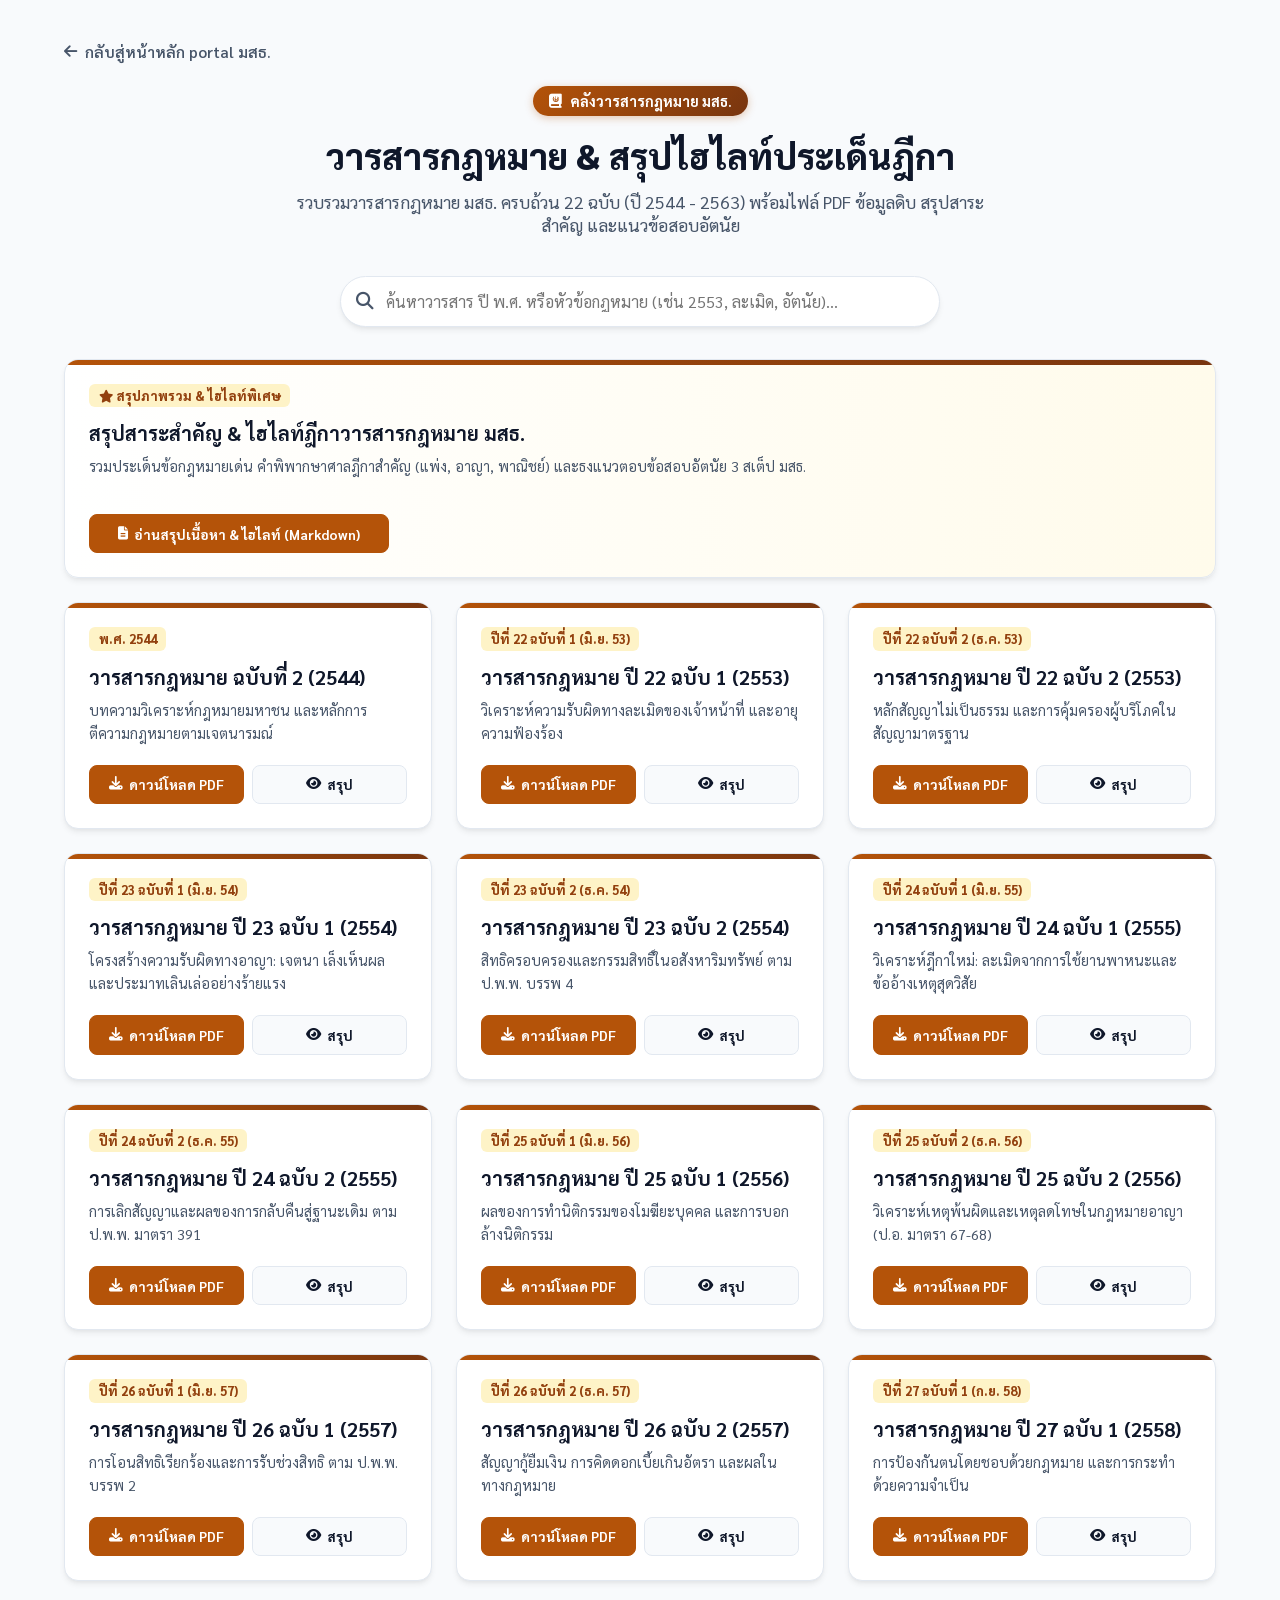
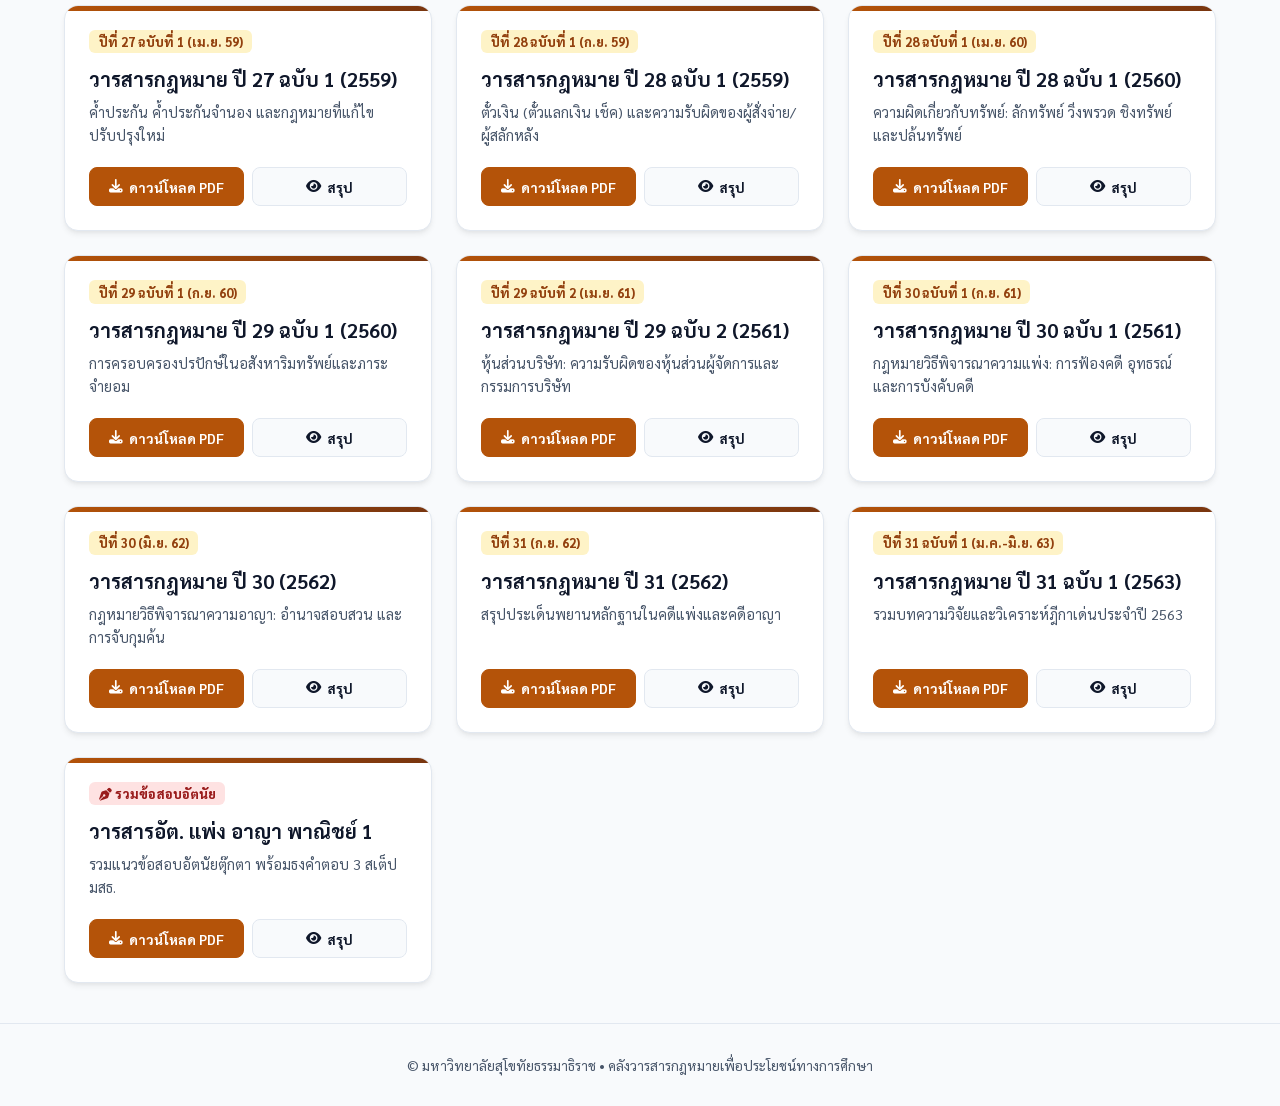
==== stou-law-journals/index.html @ fb760f9e "Add STOU Law Journals (22 PDF raw files, interactive index page, and case highlights summary)" ====
<!DOCTYPE html>
<html lang="th" data-theme="light">
<head>
  <meta charset="UTF-8">
  <meta name="viewport" content="width=device-width, initial-scale=1.0">
  <title>คลังวารสารกฎหมาย มสธ. (ข้อมูลดิบ PDF + ไฮไลท์ + สรุป)</title>
  
  <link rel="preconnect" href="https://fonts.googleapis.com">
  <link rel="preconnect" href="https://fonts.gstatic.com" crossorigin>
  <link href="https://fonts.googleapis.com/css2?family=Prompt:wght@400;600;700;800&family=Sarabun:wght@300;400;500;600;700&display=swap" rel="stylesheet">
  <link rel="stylesheet" href="https://cdnjs.cloudflare.com/ajax/libs/font-awesome/6.4.0/css/all.min.css">
  
  <style>
    :root {
      --primary: #854d0e;
      --primary-gradient: linear-gradient(135deg, #b45309, #78350f);
      --bg: #f8fafc;
      --card: #ffffff;
      --border: #e2e8f0;
      --text: #0f172a;
      --muted: #475569;
      --radius: 14px;
      --shadow: 0 4px 6px -1px rgba(0,0,0,0.07), 0 2px 4px -2px rgba(0,0,0,0.05);
      --font: 'Sarabun', sans-serif;
    }
    [data-theme="dark"] {
      --bg: #0b0f19;
      --card: #131b2e;
      --border: #2d3748;
      --text: #f1f5f9;
      --muted: #94a3b8;
    }
    * { box-sizing: border-box; margin: 0; padding: 0; font-family: var(--font); }
    body { background-color: var(--bg); color: var(--text); min-height: 100vh; display: flex; flex-direction: column; }
    .container { max-width: 1200px; margin: 0 auto; padding: 2.5rem 1.5rem; width: 100%; flex: 1; }
    
    .top-nav { margin-bottom: 1.5rem; }
    .back-link { display: inline-flex; align-items: center; gap: 0.5rem; color: var(--muted); text-decoration: none; font-weight: 600; font-size: 0.95rem; transition: color 0.2s; }
    .back-link:hover { color: var(--text); }
    
    .header { text-align: center; margin-bottom: 2.5rem; }
    .badge-hub { display: inline-flex; align-items: center; gap: 0.5rem; background: var(--primary-gradient); color: #fff; padding: 0.4rem 1rem; border-radius: 9999px; font-weight: 700; font-size: 0.9rem; margin-bottom: 1rem; box-shadow: 0 2px 8px rgba(180,83,9,0.3); }
    .header h1 { font-size: 2.2rem; margin-bottom: 0.75rem; font-weight: 800; }
    .header p { color: var(--muted); font-size: 1.1rem; max-width: 720px; margin: 0 auto; }
    
    .search-box { max-width: 600px; margin: 0 auto 2rem auto; position: relative; }
    .search-box input { width: 100%; padding: 0.85rem 1.2rem 0.85rem 2.8rem; border-radius: 9999px; border: 1px solid var(--border); background-color: var(--card); color: var(--text); font-size: 1rem; box-shadow: var(--shadow); outline: none; transition: border-color 0.2s; }
    .search-box input:focus { border-color: #b45309; }
    .search-box i { position: absolute; left: 1rem; top: 50%; transform: translateY(-50%); color: var(--muted); font-size: 1.1rem; }
    
    .grid { display: grid; grid-template-columns: repeat(auto-fill, minmax(320px, 1fr)); gap: 1.5rem; }
    .journal-card { background-color: var(--card); border: 1px solid var(--border); border-radius: var(--radius); padding: 1.5rem; box-shadow: var(--shadow); transition: all 0.25s ease; display: flex; flex-direction: column; justify-content: space-between; position: relative; overflow: hidden; }
    .journal-card:hover { transform: translateY(-4px); box-shadow: 0 12px 20px -5px rgba(0,0,0,0.12); border-color: #b45309; }
    .journal-card::before { content: ""; position: absolute; top: 0; left: 0; right: 0; height: 5px; background: var(--primary-gradient); }
    
    .card-tag { font-size: 0.8rem; font-weight: 800; padding: 0.2rem 0.6rem; border-radius: 6px; display: inline-block; margin-bottom: 0.75rem; background: #fef3c7; color: #92400e; }
    .journal-card h2 { font-size: 1.25rem; margin-bottom: 0.5rem; font-weight: 700; line-height: 1.4; }
    .journal-card p { font-size: 0.9rem; color: var(--muted); line-height: 1.6; margin-bottom: 1.25rem; }
    
    .actions { display: flex; gap: 0.5rem; margin-top: auto; }
    .btn { flex: 1; display: inline-flex; align-items: center; justify-content: center; gap: 0.4rem; padding: 0.6rem 0.8rem; border-radius: 8px; font-size: 0.85rem; font-weight: 700; text-decoration: none; transition: all 0.2s; border: 1px solid var(--border); cursor: pointer; }
    .btn-primary { background: #b45309; color: #fff; border-color: #b45309; }
    .btn-primary:hover { background: #78350f; border-color: #78350f; }
    .btn-secondary { background: var(--bg); color: var(--text); }
    .btn-secondary:hover { background: var(--border); }
    
    footer { text-align: center; padding: 2rem; border-top: 1px solid var(--border); font-size: 0.85rem; color: var(--muted); }
  </style>
</head>
<body>

  <div class="container">
    <div class="top-nav">
      <a href="../index.html" class="back-link">
        <i class="fas fa-arrow-left"></i> กลับสู่หน้าหลัก portal มสธ.
      </a>
    </div>

    <div class="header">
      <div class="badge-hub">
        <i class="fas fa-book-journal-whills"></i> คลังวารสารกฎหมาย มสธ.
      </div>
      <h1>วารสารกฎหมาย & สรุปไฮไลท์ประเด็นฎีกา</h1>
      <p>รวบรวมวารสารกฎหมาย มสธ. ครบถ้วน 22 ฉบับ (ปี 2544 - 2563) พร้อมไฟล์ PDF ข้อมูลดิบ สรุปสาระสำคัญ และแนวข้อสอบอัตนัย</p>
    </div>

    <div class="search-box">
      <i class="fas fa-search"></i>
      <input type="text" id="searchInput" placeholder="ค้นหาวารสาร ปี พ.ศ. หรือหัวข้อกฎหมาย (เช่น 2553, ละเมิด, อัตนัย)..." onkeyup="filterCards()">
    </div>

    <div class="grid" id="journalGrid">
      
      <!-- Summary Card -->
      <div class="journal-card" style="grid-column: 1 / -1; background: linear-gradient(to right, var(--card), #fffbeb);">
        <div>
          <span class="card-tag"><i class="fas fa-star"></i> สรุปภาพรวม & ไฮไลท์พิเศษ</span>
          <h2>สรุปสาระสำคัญ & ไฮไลท์ฎีกาวารสารกฎหมาย มสธ.</h2>
          <p>รวมประเด็นข้อกฎหมายเด่น คำพิพากษาศาลฎีกาสำคัญ (แพ่ง, อาญา, พาณิชย์) และธงแนวตอบข้อสอบอัตนัย 3 สเต็ป มสธ.</p>
        </div>
        <div class="actions" style="margin-top: 1rem;">
          <a href="summaries/README.md" class="btn btn-primary" style="max-width: 300px;">
            <i class="fas fa-file-alt"></i> อ่านสรุปเนื้อหา & ไฮไลท์ (Markdown)
          </a>
        </div>
      </div>

      <!-- Journal 0 -->
      <div class="journal-card" data-title="วารสารกฎหมาย ฉบับที่ 2 2544">
        <div>
          <span class="card-tag">พ.ศ. 2544</span>
          <h2>วารสารกฎหมาย ฉบับที่ 2 (2544)</h2>
          <p>บทความวิเคราะห์กฎหมายมหาชน และหลักการตีความกฎหมายตามเจตนารมณ์</p>
        </div>
        <div class="actions">
          <a href="raw/0_Ch2_2544.pdf" class="btn btn-primary" download><i class="fas fa-download"></i> ดาวน์โหลด PDF</a>
          <a href="summaries/README.md" class="btn btn-secondary"><i class="fas fa-eye"></i> สรุป</a>
        </div>
      </div>

      <!-- Journal 1 -->
      <div class="journal-card" data-title="วารสารปี 22 1 มิย 53 2553 ละเมิด">
        <div>
          <span class="card-tag">ปีที่ 22 ฉบับที่ 1 (มิ.ย. 53)</span>
          <h2>วารสารกฎหมาย ปี 22 ฉบับ 1 (2553)</h2>
          <p>วิเคราะห์ความรับผิดทางละเมิดของเจ้าหน้าที่ และอายุความฟ้องร้อง</p>
        </div>
        <div class="actions">
          <a href="raw/1_Journal_22_1_Jun53.pdf" class="btn btn-primary" download><i class="fas fa-download"></i> ดาวน์โหลด PDF</a>
          <a href="summaries/README.md" class="btn btn-secondary"><i class="fas fa-eye"></i> สรุป</a>
        </div>
      </div>

      <!-- Journal 2 -->
      <div class="journal-card" data-title="วารสารปี 22 2 ธค 53 2553 สัญญา">
        <div>
          <span class="card-tag">ปีที่ 22 ฉบับที่ 2 (ธ.ค. 53)</span>
          <h2>วารสารกฎหมาย ปี 22 ฉบับ 2 (2553)</h2>
          <p>หลักสัญญาไม่เป็นธรรม และการคุ้มครองผู้บริโภคในสัญญามาตรฐาน</p>
        </div>
        <div class="actions">
          <a href="raw/2_Journal_22_2_Dec53.pdf" class="btn btn-primary" download><i class="fas fa-download"></i> ดาวน์โหลด PDF</a>
          <a href="summaries/README.md" class="btn btn-secondary"><i class="fas fa-eye"></i> สรุป</a>
        </div>
      </div>

      <!-- Journal 3 -->
      <div class="journal-card" data-title="วารสารปี 23 1 มิย 54 2554 อาญา">
        <div>
          <span class="card-tag">ปีที่ 23 ฉบับที่ 1 (มิ.ย. 54)</span>
          <h2>วารสารกฎหมาย ปี 23 ฉบับ 1 (2554)</h2>
          <p>โครงสร้างความรับผิดทางอาญา: เจตนา เล็งเห็นผล และประมาทเลินเล่ออย่างร้ายแรง</p>
        </div>
        <div class="actions">
          <a href="raw/3_Journal_23_1_Jun54.pdf" class="btn btn-primary" download><i class="fas fa-download"></i> ดาวน์โหลด PDF</a>
          <a href="summaries/README.md" class="btn btn-secondary"><i class="fas fa-eye"></i> สรุป</a>
        </div>
      </div>

      <!-- Journal 4 -->
      <div class="journal-card" data-title="วารสารปี 23 2 ธค 54 2554 ทรัพย์สิน">
        <div>
          <span class="card-tag">ปีที่ 23 ฉบับที่ 2 (ธ.ค. 54)</span>
          <h2>วารสารกฎหมาย ปี 23 ฉบับ 2 (2554)</h2>
          <p>สิทธิครอบครองและกรรมสิทธิ์ในอสังหาริมทรัพย์ ตาม ป.พ.พ. บรรพ 4</p>
        </div>
        <div class="actions">
          <a href="raw/4_Journal_23_2_Dec54.pdf" class="btn btn-primary" download><i class="fas fa-download"></i> ดาวน์โหลด PDF</a>
          <a href="summaries/README.md" class="btn btn-secondary"><i class="fas fa-eye"></i> สรุป</a>
        </div>
      </div>

      <!-- Journal 5 -->
      <div class="journal-card" data-title="วารสารปี 24 1 มิย 55 2555 ละเมิด">
        <div>
          <span class="card-tag">ปีที่ 24 ฉบับที่ 1 (มิ.ย. 55)</span>
          <h2>วารสารกฎหมาย ปี 24 ฉบับ 1 (2555)</h2>
          <p>วิเคราะห์ฎีกาใหม่: ละเมิดจากการใช้ยานพาหนะและข้ออ้างเหตุสุดวิสัย</p>
        </div>
        <div class="actions">
          <a href="raw/5_Journal_24_1_Jun55.pdf" class="btn btn-primary" download><i class="fas fa-download"></i> ดาวน์โหลด PDF</a>
          <a href="summaries/README.md" class="btn btn-secondary"><i class="fas fa-eye"></i> สรุป</a>
        </div>
      </div>

      <!-- Journal 6 -->
      <div class="journal-card" data-title="วารสารปี 24 2 ธค 55 2555 สัญญา">
        <div>
          <span class="card-tag">ปีที่ 24 ฉบับที่ 2 (ธ.ค. 55)</span>
          <h2>วารสารกฎหมาย ปี 24 ฉบับ 2 (2555)</h2>
          <p>การเลิกสัญญาและผลของการกลับคืนสู่ฐานะเดิม ตาม ป.พ.พ. มาตรา 391</p>
        </div>
        <div class="actions">
          <a href="raw/6_Journal_24_2_Dec55.pdf" class="btn btn-primary" download><i class="fas fa-download"></i> ดาวน์โหลด PDF</a>
          <a href="summaries/README.md" class="btn btn-secondary"><i class="fas fa-eye"></i> สรุป</a>
        </div>
      </div>

      <!-- Journal 7 -->
      <div class="journal-card" data-title="วารสารปี 25 1 มิย 56 2556 นิติกรรม">
        <div>
          <span class="card-tag">ปีที่ 25 ฉบับที่ 1 (มิ.ย. 56)</span>
          <h2>วารสารกฎหมาย ปี 25 ฉบับ 1 (2556)</h2>
          <p>ผลของการทำนิติกรรมของโมฆียะบุคคล และการบอกล้างนิติกรรม</p>
        </div>
        <div class="actions">
          <a href="raw/7_Journal_25_1_Jun56.pdf" class="btn btn-primary" download><i class="fas fa-download"></i> ดาวน์โหลด PDF</a>
          <a href="summaries/README.md" class="btn btn-secondary"><i class="fas fa-eye"></i> สรุป</a>
        </div>
      </div>

      <!-- Journal 8 -->
      <div class="journal-card" data-title="วารสารปี 25 2 ธค 56 2556 อาญา">
        <div>
          <span class="card-tag">ปีที่ 25 ฉบับที่ 2 (ธ.ค. 56)</span>
          <h2>วารสารกฎหมาย ปี 25 ฉบับ 2 (2556)</h2>
          <p>วิเคราะห์เหตุพ้นผิดและเหตุลดโทษในกฎหมายอาญา (ป.อ. มาตรา 67-68)</p>
        </div>
        <div class="actions">
          <a href="raw/8_Journal_25_2_Dec56.pdf" class="btn btn-primary" download><i class="fas fa-download"></i> ดาวน์โหลด PDF</a>
          <a href="summaries/README.md" class="btn btn-secondary"><i class="fas fa-eye"></i> สรุป</a>
        </div>
      </div>

      <!-- Journal 9 -->
      <div class="journal-card" data-title="วารสารปี 26 1 มิย 57 2557 สิทธิเรียกร้อง">
        <div>
          <span class="card-tag">ปีที่ 26 ฉบับที่ 1 (มิ.ย. 57)</span>
          <h2>วารสารกฎหมาย ปี 26 ฉบับ 1 (2557)</h2>
          <p>การโอนสิทธิเรียกร้องและการรับช่วงสิทธิ ตาม ป.พ.พ. บรรพ 2</p>
        </div>
        <div class="actions">
          <a href="raw/9_Journal_26_1_Jun57.pdf" class="btn btn-primary" download><i class="fas fa-download"></i> ดาวน์โหลด PDF</a>
          <a href="summaries/README.md" class="btn btn-secondary"><i class="fas fa-eye"></i> สรุป</a>
        </div>
      </div>

      <!-- Journal 10 -->
      <div class="journal-card" data-title="วารสารปี 26 2 ธค 57 2557 กู้ยืมเงิน">
        <div>
          <span class="card-tag">ปีที่ 26 ฉบับที่ 2 (ธ.ค. 57)</span>
          <h2>วารสารกฎหมาย ปี 26 ฉบับ 2 (2557)</h2>
          <p>สัญญากู้ยืมเงิน การคิดดอกเบี้ยเกินอัตรา และผลในทางกฎหมาย</p>
        </div>
        <div class="actions">
          <a href="raw/10_Journal_26_2_Dec57.pdf" class="btn btn-primary" download><i class="fas fa-download"></i> ดาวน์โหลด PDF</a>
          <a href="summaries/README.md" class="btn btn-secondary"><i class="fas fa-eye"></i> สรุป</a>
        </div>
      </div>

      <!-- Journal 11 -->
      <div class="journal-card" data-title="วารสารปี 27 1 กย 58 2558 อาญา">
        <div>
          <span class="card-tag">ปีที่ 27 ฉบับที่ 1 (ก.ย. 58)</span>
          <h2>วารสารกฎหมาย ปี 27 ฉบับ 1 (2558)</h2>
          <p>การป้องกันตนโดยชอบด้วยกฎหมาย และการกระทำด้วยความจำเป็น</p>
        </div>
        <div class="actions">
          <a href="raw/11_Journal_27_1_Sep58.pdf" class="btn btn-primary" download><i class="fas fa-download"></i> ดาวน์โหลด PDF</a>
          <a href="summaries/README.md" class="btn btn-secondary"><i class="fas fa-eye"></i> สรุป</a>
        </div>
      </div>

      <!-- Journal 12 -->
      <div class="journal-card" data-title="วารสารปี 27 1 เมย 59 2559 ค้ำประกัน">
        <div>
          <span class="card-tag">ปีที่ 27 ฉบับที่ 1 (เม.ย. 59)</span>
          <h2>วารสารกฎหมาย ปี 27 ฉบับ 1 (2559)</h2>
          <p>ค้ำประกัน ค้ำประกันจำนอง และกฎหมายที่แก้ไขปรับปรุงใหม่</p>
        </div>
        <div class="actions">
          <a href="raw/12_Journal_27_1_Apr59.pdf" class="btn btn-primary" download><i class="fas fa-download"></i> ดาวน์โหลด PDF</a>
          <a href="summaries/README.md" class="btn btn-secondary"><i class="fas fa-eye"></i> สรุป</a>
        </div>
      </div>

      <!-- Journal 13 -->
      <div class="journal-card" data-title="วารสารปี 28 1 กย 59 2559 ตั๋วเงิน">
        <div>
          <span class="card-tag">ปีที่ 28 ฉบับที่ 1 (ก.ย. 59)</span>
          <h2>วารสารกฎหมาย ปี 28 ฉบับ 1 (2559)</h2>
          <p>ตั๋วเงิน (ตั๋วแลกเงิน เช็ค) และความรับผิดของผู้สั่งจ่าย/ผู้สลักหลัง</p>
        </div>
        <div class="actions">
          <a href="raw/13_Journal_28_1_Sep59.pdf" class="btn btn-primary" download><i class="fas fa-download"></i> ดาวน์โหลด PDF</a>
          <a href="summaries/README.md" class="btn btn-secondary"><i class="fas fa-eye"></i> สรุป</a>
        </div>
      </div>

      <!-- Journal 14 -->
      <div class="journal-card" data-title="วารสารปี 28 1 เมย 60 2560 ทรัพย์">
        <div>
          <span class="card-tag">ปีที่ 28 ฉบับที่ 1 (เม.ย. 60)</span>
          <h2>วารสารกฎหมาย ปี 28 ฉบับ 1 (2560)</h2>
          <p>ความผิดเกี่ยวกับทรัพย์: ลักทรัพย์ วิ่งพรวด ชิงทรัพย์ และปล้นทรัพย์</p>
        </div>
        <div class="actions">
          <a href="raw/14_Journal_28_1_Apr60.pdf" class="btn btn-primary" download><i class="fas fa-download"></i> ดาวน์โหลด PDF</a>
          <a href="summaries/README.md" class="btn btn-secondary"><i class="fas fa-eye"></i> สรุป</a>
        </div>
      </div>

      <!-- Journal 15 -->
      <div class="journal-card" data-title="วารสารปี 29 1 กย 60 2560 ปรปักษ์">
        <div>
          <span class="card-tag">ปีที่ 29 ฉบับที่ 1 (ก.ย. 60)</span>
          <h2>วารสารกฎหมาย ปี 29 ฉบับ 1 (2560)</h2>
          <p>การครอบครองปรปักษ์ในอสังหาริมทรัพย์และภาระจำยอม</p>
        </div>
        <div class="actions">
          <a href="raw/15_Journal_29_1_Sep60.pdf" class="btn btn-primary" download><i class="fas fa-download"></i> ดาวน์โหลด PDF</a>
          <a href="summaries/README.md" class="btn btn-secondary"><i class="fas fa-eye"></i> สรุป</a>
        </div>
      </div>

      <!-- Journal 16 -->
      <div class="journal-card" data-title="วารสารปี 29 2 เมย 61 2561 หุ้นส่วน">
        <div>
          <span class="card-tag">ปีที่ 29 ฉบับที่ 2 (เม.ย. 61)</span>
          <h2>วารสารกฎหมาย ปี 29 ฉบับ 2 (2561)</h2>
          <p>หุ้นส่วนบริษัท: ความรับผิดของหุ้นส่วนผู้จัดการและกรรมการบริษัท</p>
        </div>
        <div class="actions">
          <a href="raw/16_Journal_29_2_Apr61.pdf" class="btn btn-primary" download><i class="fas fa-download"></i> ดาวน์โหลด PDF</a>
          <a href="summaries/README.md" class="btn btn-secondary"><i class="fas fa-eye"></i> สรุป</a>
        </div>
      </div>

      <!-- Journal 17 -->
      <div class="journal-card" data-title="วารสารปี 30 1 กย 61 2561 วิแพ่ง">
        <div>
          <span class="card-tag">ปีที่ 30 ฉบับที่ 1 (ก.ย. 61)</span>
          <h2>วารสารกฎหมาย ปี 30 ฉบับ 1 (2561)</h2>
          <p>กฎหมายวิธีพิจารณาความแพ่ง: การฟ้องคดี อุทธรณ์ และการบังคับคดี</p>
        </div>
        <div class="actions">
          <a href="raw/17_Journal_30_1_Sep61.pdf" class="btn btn-primary" download><i class="fas fa-download"></i> ดาวน์โหลด PDF</a>
          <a href="summaries/README.md" class="btn btn-secondary"><i class="fas fa-eye"></i> สรุป</a>
        </div>
      </div>

      <!-- Journal 18 -->
      <div class="journal-card" data-title="วารสารปี 30 มย 62 2562 วิอาญา">
        <div>
          <span class="card-tag">ปีที่ 30 (มิ.ย. 62)</span>
          <h2>วารสารกฎหมาย ปี 30 (2562)</h2>
          <p>กฎหมายวิธีพิจารณาความอาญา: อำนาจสอบสวน และการจับกุมค้น</p>
        </div>
        <div class="actions">
          <a href="raw/18_Journal_30_Jun62.pdf" class="btn btn-primary" download><i class="fas fa-download"></i> ดาวน์โหลด PDF</a>
          <a href="summaries/README.md" class="btn btn-secondary"><i class="fas fa-eye"></i> สรุป</a>
        </div>
      </div>

      <!-- Journal 19 -->
      <div class="journal-card" data-title="วารสารปี 31 กย 62 2562 พยาน">
        <div>
          <span class="card-tag">ปีที่ 31 (ก.ย. 62)</span>
          <h2>วารสารกฎหมาย ปี 31 (2562)</h2>
          <p>สรุปประเด็นพยานหลักฐานในคดีแพ่งและคดีอาญา</p>
        </div>
        <div class="actions">
          <a href="raw/19_Journal_31_Sep62.pdf" class="btn btn-primary" download><i class="fas fa-download"></i> ดาวน์โหลด PDF</a>
          <a href="summaries/README.md" class="btn btn-secondary"><i class="fas fa-eye"></i> สรุป</a>
        </div>
      </div>

      <!-- Journal 20 -->
      <div class="journal-card" data-title="วารสารปี 31 1 มค มิย 63 2563 ฎีกา">
        <div>
          <span class="card-tag">ปีที่ 31 ฉบับที่ 1 (ม.ค.-มิ.ย. 63)</span>
          <h2>วารสารกฎหมาย ปี 31 ฉบับ 1 (2563)</h2>
          <p>รวมบทความวิจัยและวิเคราะห์ฎีกาเด่นประจำปี 2563</p>
        </div>
        <div class="actions">
          <a href="raw/20_Journal_31_1_JanJun63.pdf" class="btn btn-primary" download><i class="fas fa-download"></i> ดาวน์โหลด PDF</a>
          <a href="summaries/README.md" class="btn btn-secondary"><i class="fas fa-eye"></i> สรุป</a>
        </div>
      </div>

      <!-- Journal 21 (Subjective) -->
      <div class="journal-card" data-title="วารสารอัต แพ่ง อาญา พา 1 รวมข้อสอบ อัตนัย">
        <div>
          <span class="card-tag" style="background: #fee2e2; color: #991b1b;"><i class="fas fa-pen-nib"></i> รวมข้อสอบอัตนัย</span>
          <h2>วารสารอัต. แพ่ง อาญา พาณิชย์ 1</h2>
          <p>รวมแนวข้อสอบอัตนัยตุ๊กตา พร้อมธงคำตอบ 3 สเต็ป มสธ.</p>
        </div>
        <div class="actions">
          <a href="raw/Journal_Subjective_Civil_Criminal_Commercial_1.pdf" class="btn btn-primary" download><i class="fas fa-download"></i> ดาวน์โหลด PDF</a>
          <a href="summaries/README.md" class="btn btn-secondary"><i class="fas fa-eye"></i> สรุป</a>
        </div>
      </div>

    </div>
  </div>

  <footer>
    <p>© มหาวิทยาลัยสุโขทัยธรรมาธิราช • คลังวารสารกฎหมายเพื่อประโยชน์ทางการศึกษา</p>
  </footer>

  <script>
    function filterCards() {
      const query = document.getElementById('searchInput').value.toLowerCase();
      const cards = document.querySelectorAll('#journalGrid .journal-card');
      
      cards.forEach(card => {
        const title = card.getAttribute('data-title') ? card.getAttribute('data-title').toLowerCase() : '';
        const text = card.innerText.toLowerCase();
        
        if (title.includes(query) || text.includes(query)) {
          card.style.display = 'flex';
        } else {
          card.style.display = 'none';
        }
      });
    }
  </script>
</body>
</html>
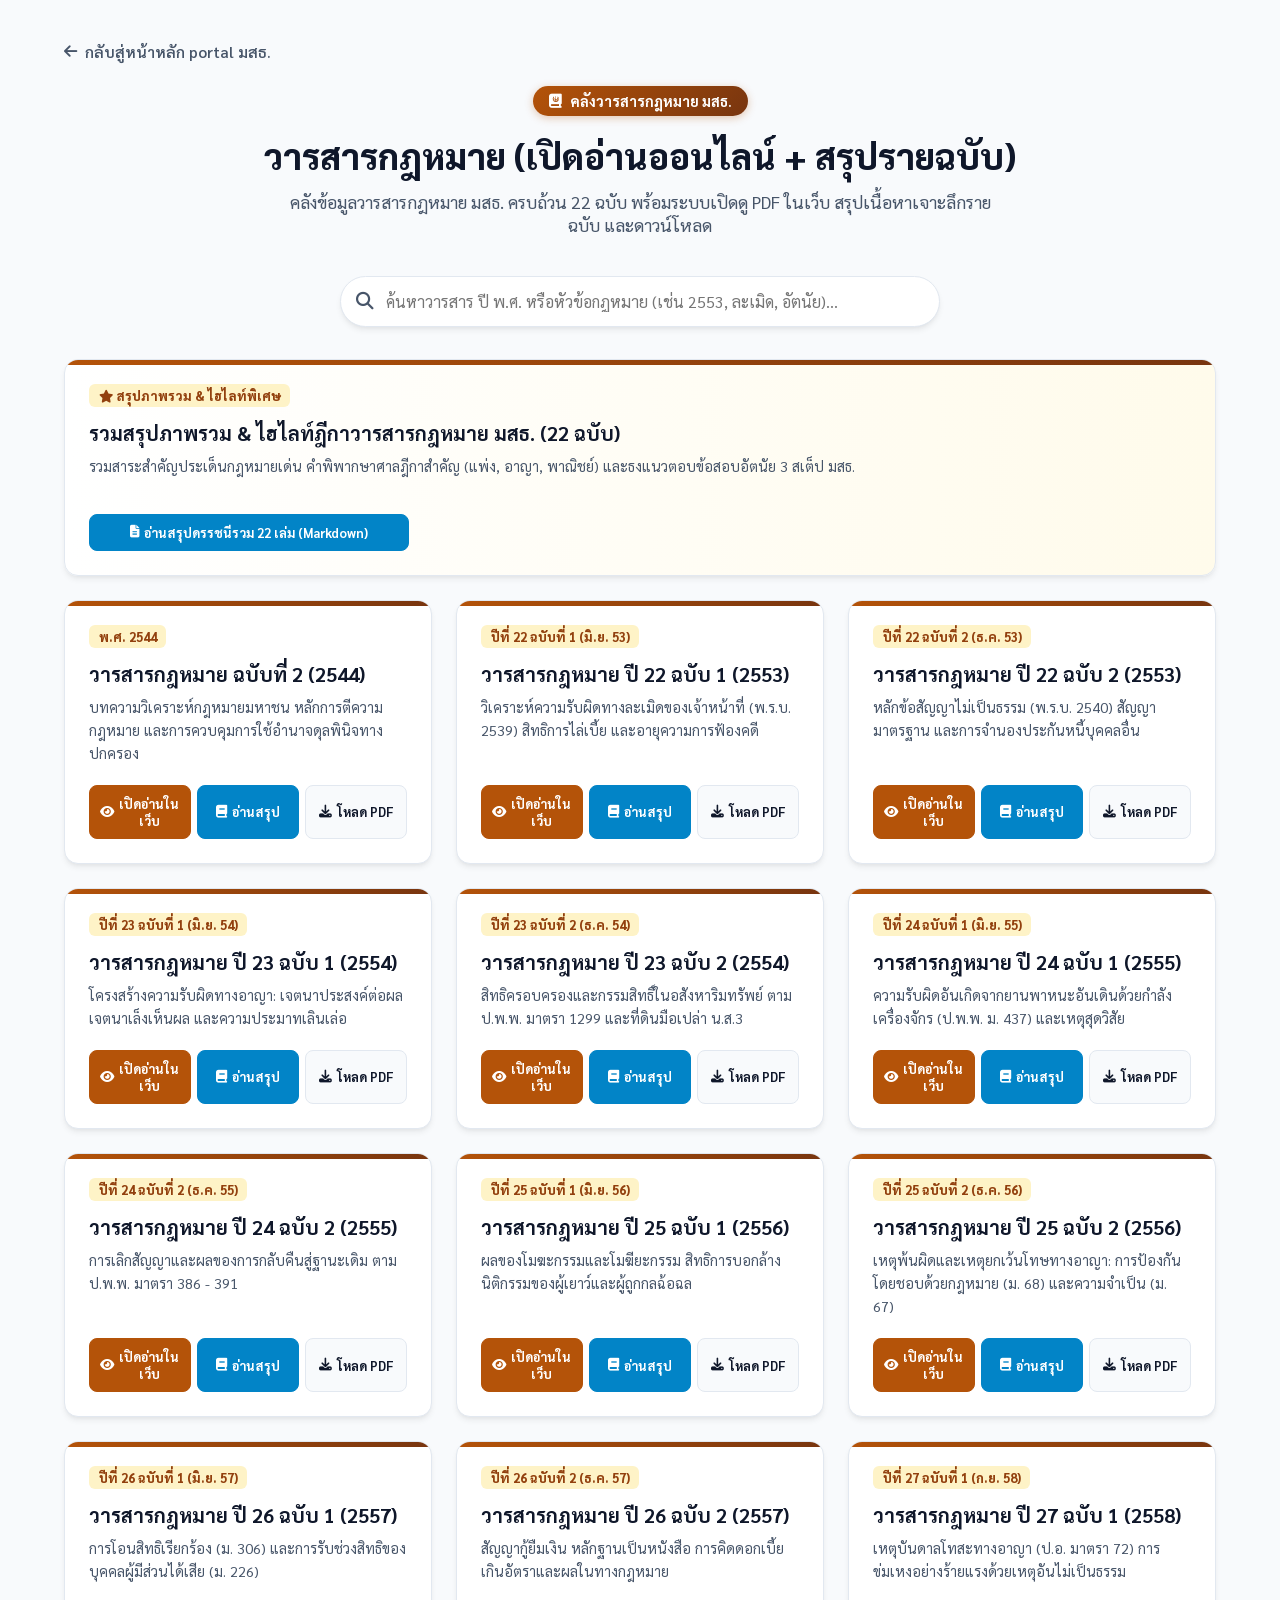
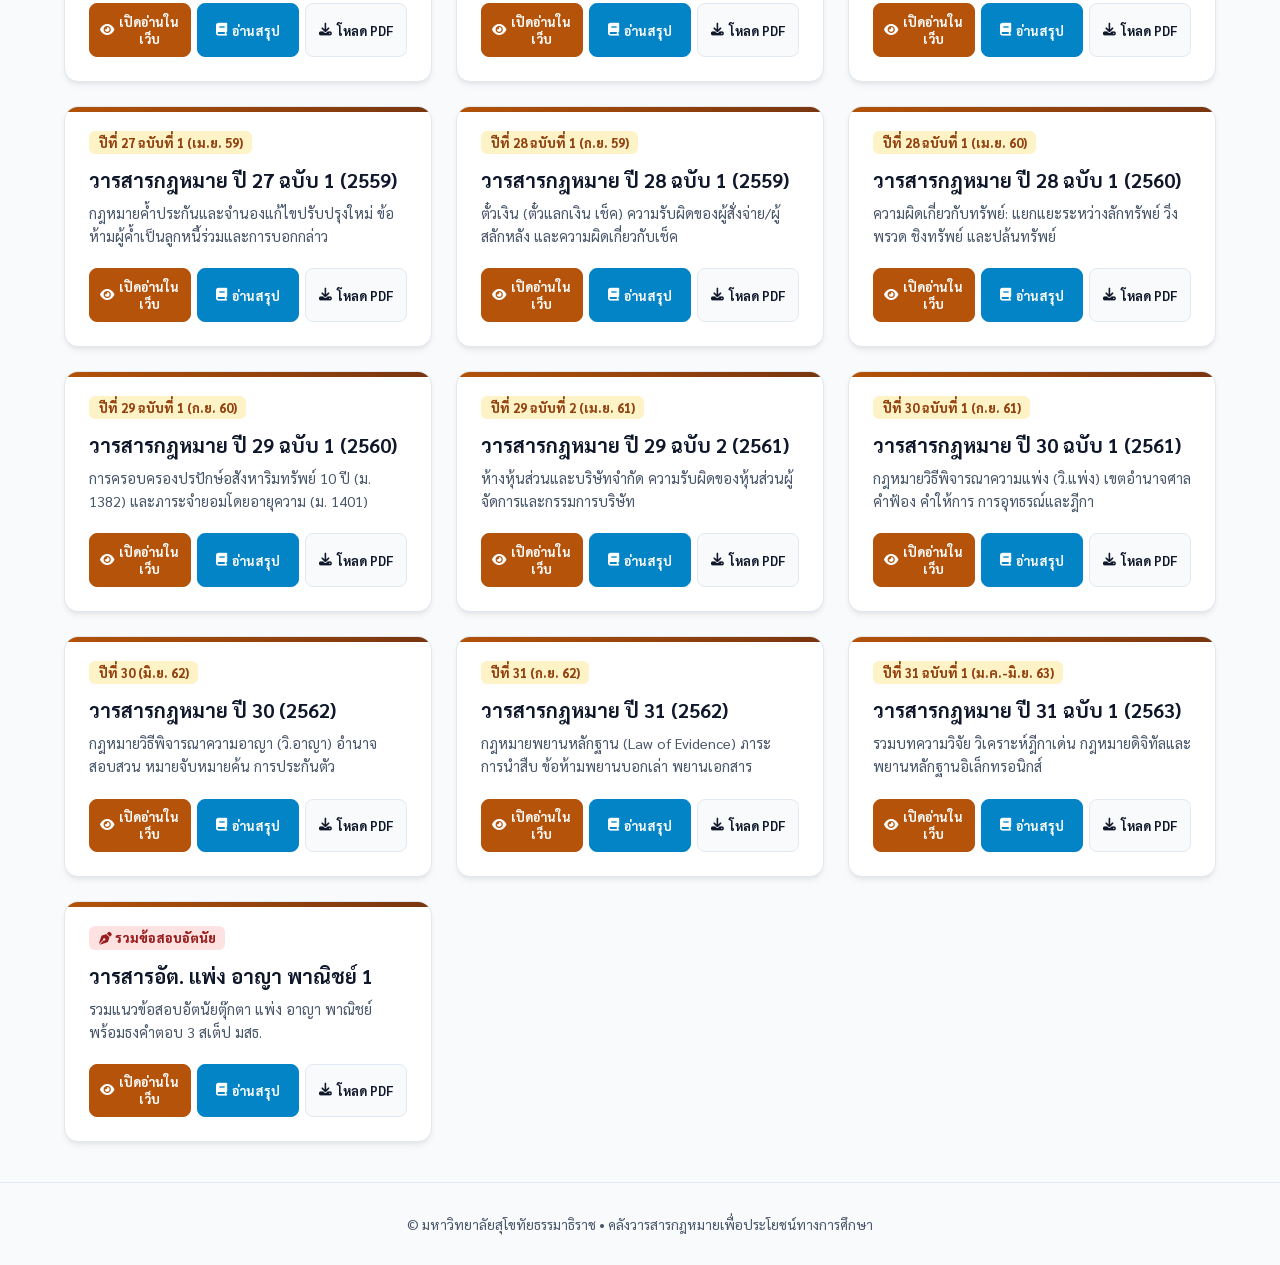
==== commit 4100b1ce: "Add online PDF viewer and 22 individual journal summaries" ====
--- a/stou-law-journals/index.html
+++ b/stou-law-journals/index.html
@@ -3,7 +3,7 @@
 <head>
   <meta charset="UTF-8">
   <meta name="viewport" content="width=device-width, initial-scale=1.0">
-  <title>คลังวารสารกฎหมาย มสธ. (ข้อมูลดิบ PDF + ไฮไลท์ + สรุป)</title>
+  <title>คลังวารสารกฎหมาย มสธ. (เปิดอ่านออนไลน์ + ไฮไลท์ + สรุปรายฉบับ)</title>
   
   <link rel="preconnect" href="https://fonts.googleapis.com">
   <link rel="preconnect" href="https://fonts.gstatic.com" crossorigin>
@@ -48,7 +48,7 @@
     .search-box input:focus { border-color: #b45309; }
     .search-box i { position: absolute; left: 1rem; top: 50%; transform: translateY(-50%); color: var(--muted); font-size: 1.1rem; }
     
-    .grid { display: grid; grid-template-columns: repeat(auto-fill, minmax(320px, 1fr)); gap: 1.5rem; }
+    .grid { display: grid; grid-template-columns: repeat(auto-fill, minmax(340px, 1fr)); gap: 1.5rem; }
     .journal-card { background-color: var(--card); border: 1px solid var(--border); border-radius: var(--radius); padding: 1.5rem; box-shadow: var(--shadow); transition: all 0.25s ease; display: flex; flex-direction: column; justify-content: space-between; position: relative; overflow: hidden; }
     .journal-card:hover { transform: translateY(-4px); box-shadow: 0 12px 20px -5px rgba(0,0,0,0.12); border-color: #b45309; }
     .journal-card::before { content: ""; position: absolute; top: 0; left: 0; right: 0; height: 5px; background: var(--primary-gradient); }
@@ -57,12 +57,14 @@
     .journal-card h2 { font-size: 1.25rem; margin-bottom: 0.5rem; font-weight: 700; line-height: 1.4; }
     .journal-card p { font-size: 0.9rem; color: var(--muted); line-height: 1.6; margin-bottom: 1.25rem; }
     
-    .actions { display: flex; gap: 0.5rem; margin-top: auto; }
-    .btn { flex: 1; display: inline-flex; align-items: center; justify-content: center; gap: 0.4rem; padding: 0.6rem 0.8rem; border-radius: 8px; font-size: 0.85rem; font-weight: 700; text-decoration: none; transition: all 0.2s; border: 1px solid var(--border); cursor: pointer; }
-    .btn-primary { background: #b45309; color: #fff; border-color: #b45309; }
-    .btn-primary:hover { background: #78350f; border-color: #78350f; }
-    .btn-secondary { background: var(--bg); color: var(--text); }
-    .btn-secondary:hover { background: var(--border); }
+    .actions { display: flex; gap: 0.4rem; margin-top: auto; flex-wrap: wrap; }
+    .btn { flex: 1; min-width: 95px; display: inline-flex; align-items: center; justify-content: center; gap: 0.3rem; padding: 0.55rem 0.6rem; border-radius: 8px; font-size: 0.8rem; font-weight: 700; text-decoration: none; transition: all 0.2s; border: 1px solid var(--border); cursor: pointer; text-align: center; }
+    .btn-view { background: #b45309; color: #fff; border-color: #b45309; }
+    .btn-view:hover { background: #78350f; border-color: #78350f; }
+    .btn-summary { background: #0284c7; color: #fff; border-color: #0284c7; }
+    .btn-summary:hover { background: #0369a1; border-color: #0369a1; }
+    .btn-download { background: var(--bg); color: var(--text); }
+    .btn-download:hover { background: var(--border); }
     
     footer { text-align: center; padding: 2rem; border-top: 1px solid var(--border); font-size: 0.85rem; color: var(--muted); }
   </style>
@@ -80,8 +82,8 @@
       <div class="badge-hub">
         <i class="fas fa-book-journal-whills"></i> คลังวารสารกฎหมาย มสธ.
       </div>
-      <h1>วารสารกฎหมาย & สรุปไฮไลท์ประเด็นฎีกา</h1>
-      <p>รวบรวมวารสารกฎหมาย มสธ. ครบถ้วน 22 ฉบับ (ปี 2544 - 2563) พร้อมไฟล์ PDF ข้อมูลดิบ สรุปสาระสำคัญ และแนวข้อสอบอัตนัย</p>
+      <h1>วารสารกฎหมาย (เปิดอ่านออนไลน์ + สรุปรายฉบับ)</h1>
+      <p>คลังข้อมูลวารสารกฎหมาย มสธ. ครบถ้วน 22 ฉบับ พร้อมระบบเปิดดู PDF ในเว็บ สรุปเนื้อหาเจาะลึกรายฉบับ และดาวน์โหลด</p>
     </div>
 
     <div class="search-box">
@@ -91,303 +93,327 @@
 
     <div class="grid" id="journalGrid">
       
-      <!-- Summary Card -->
+      <!-- Summary Master Card -->
       <div class="journal-card" style="grid-column: 1 / -1; background: linear-gradient(to right, var(--card), #fffbeb);">
         <div>
           <span class="card-tag"><i class="fas fa-star"></i> สรุปภาพรวม & ไฮไลท์พิเศษ</span>
-          <h2>สรุปสาระสำคัญ & ไฮไลท์ฎีกาวารสารกฎหมาย มสธ.</h2>
-          <p>รวมประเด็นข้อกฎหมายเด่น คำพิพากษาศาลฎีกาสำคัญ (แพ่ง, อาญา, พาณิชย์) และธงแนวตอบข้อสอบอัตนัย 3 สเต็ป มสธ.</p>
+          <h2>รวมสรุปภาพรวม & ไฮไลท์ฎีกาวารสารกฎหมาย มสธ. (22 ฉบับ)</h2>
+          <p>รวมสาระสำคัญประเด็นกฎหมายเด่น คำพิพากษาศาลฎีกาสำคัญ (แพ่ง, อาญา, พาณิชย์) และธงแนวตอบข้อสอบอัตนัย 3 สเต็ป มสธ.</p>
         </div>
         <div class="actions" style="margin-top: 1rem;">
-          <a href="summaries/README.md" class="btn btn-primary" style="max-width: 300px;">
-            <i class="fas fa-file-alt"></i> อ่านสรุปเนื้อหา & ไฮไลท์ (Markdown)
+          <a href="summaries/README.md" class="btn btn-summary" style="max-width: 320px;">
+            <i class="fas fa-file-alt"></i> อ่านสรุปดรรชนีรวม 22 เล่ม (Markdown)
           </a>
         </div>
       </div>
 
-      <!-- Journal 0 -->
-      <div class="journal-card" data-title="วารสารกฎหมาย ฉบับที่ 2 2544">
+      <!-- Journal Cards (22 Items) -->
+
+      <!-- 0 -->
+      <div class="journal-card" data-title="วารสารกฎหมาย ฉบับที่ 2 2544 มหาชน ดุลพินิจ">
         <div>
           <span class="card-tag">พ.ศ. 2544</span>
           <h2>วารสารกฎหมาย ฉบับที่ 2 (2544)</h2>
-          <p>บทความวิเคราะห์กฎหมายมหาชน และหลักการตีความกฎหมายตามเจตนารมณ์</p>
-        </div>
-        <div class="actions">
-          <a href="raw/0_Ch2_2544.pdf" class="btn btn-primary" download><i class="fas fa-download"></i> ดาวน์โหลด PDF</a>
-          <a href="summaries/README.md" class="btn btn-secondary"><i class="fas fa-eye"></i> สรุป</a>
-        </div>
-      </div>
-
-      <!-- Journal 1 -->
-      <div class="journal-card" data-title="วารสารปี 22 1 มิย 53 2553 ละเมิด">
+          <p>บทความวิเคราะห์กฎหมายมหาชน หลักการตีความกฎหมาย และการควบคุมการใช้อำนาจดุลพินิจทางปกครอง</p>
+        </div>
+        <div class="actions">
+          <a href="viewer.html?file=0_Ch2_2544.pdf" class="btn btn-view"><i class="fas fa-eye"></i> เปิดอ่านในเว็บ</a>
+          <a href="summaries/journal_0_2544.md" class="btn btn-summary"><i class="fas fa-book"></i> อ่านสรุป</a>
+          <a href="raw/0_Ch2_2544.pdf" class="btn btn-download" download><i class="fas fa-download"></i> โหลด PDF</a>
+        </div>
+      </div>
+
+      <!-- 1 -->
+      <div class="journal-card" data-title="วารสารปี 22 1 มิย 53 2553 ละเมิด เจ้าหน้าที่">
         <div>
           <span class="card-tag">ปีที่ 22 ฉบับที่ 1 (มิ.ย. 53)</span>
           <h2>วารสารกฎหมาย ปี 22 ฉบับ 1 (2553)</h2>
-          <p>วิเคราะห์ความรับผิดทางละเมิดของเจ้าหน้าที่ และอายุความฟ้องร้อง</p>
-        </div>
-        <div class="actions">
-          <a href="raw/1_Journal_22_1_Jun53.pdf" class="btn btn-primary" download><i class="fas fa-download"></i> ดาวน์โหลด PDF</a>
-          <a href="summaries/README.md" class="btn btn-secondary"><i class="fas fa-eye"></i> สรุป</a>
-        </div>
-      </div>
-
-      <!-- Journal 2 -->
-      <div class="journal-card" data-title="วารสารปี 22 2 ธค 53 2553 สัญญา">
+          <p>วิเคราะห์ความรับผิดทางละเมิดของเจ้าหน้าที่ (พ.ร.บ. 2539) สิทธิการไล่เบี้ย และอายุความการฟ้องคดี</p>
+        </div>
+        <div class="actions">
+          <a href="viewer.html?file=1_Journal_22_1_Jun53.pdf" class="btn btn-view"><i class="fas fa-eye"></i> เปิดอ่านในเว็บ</a>
+          <a href="summaries/journal_1_2553_1.md" class="btn btn-summary"><i class="fas fa-book"></i> อ่านสรุป</a>
+          <a href="raw/1_Journal_22_1_Jun53.pdf" class="btn btn-download" download><i class="fas fa-download"></i> โหลด PDF</a>
+        </div>
+      </div>
+
+      <!-- 2 -->
+      <div class="journal-card" data-title="วารสารปี 22 2 ธค 53 2553 สัญญาไม่เป็นธรรม จำนอง">
         <div>
           <span class="card-tag">ปีที่ 22 ฉบับที่ 2 (ธ.ค. 53)</span>
           <h2>วารสารกฎหมาย ปี 22 ฉบับ 2 (2553)</h2>
-          <p>หลักสัญญาไม่เป็นธรรม และการคุ้มครองผู้บริโภคในสัญญามาตรฐาน</p>
-        </div>
-        <div class="actions">
-          <a href="raw/2_Journal_22_2_Dec53.pdf" class="btn btn-primary" download><i class="fas fa-download"></i> ดาวน์โหลด PDF</a>
-          <a href="summaries/README.md" class="btn btn-secondary"><i class="fas fa-eye"></i> สรุป</a>
-        </div>
-      </div>
-
-      <!-- Journal 3 -->
-      <div class="journal-card" data-title="วารสารปี 23 1 มิย 54 2554 อาญา">
+          <p>หลักข้อสัญญาไม่เป็นธรรม (พ.ร.บ. 2540) สัญญามาตรฐาน และการจำนองประกันหนี้บุคคลอื่น</p>
+        </div>
+        <div class="actions">
+          <a href="viewer.html?file=2_Journal_22_2_Dec53.pdf" class="btn btn-view"><i class="fas fa-eye"></i> เปิดอ่านในเว็บ</a>
+          <a href="summaries/journal_2_2553_2.md" class="btn btn-summary"><i class="fas fa-book"></i> อ่านสรุป</a>
+          <a href="raw/2_Journal_22_2_Dec53.pdf" class="btn btn-download" download><i class="fas fa-download"></i> โหลด PDF</a>
+        </div>
+      </div>
+
+      <!-- 3 -->
+      <div class="journal-card" data-title="วารสารปี 23 1 มิย 54 2554 อาญา เจตนา">
         <div>
           <span class="card-tag">ปีที่ 23 ฉบับที่ 1 (มิ.ย. 54)</span>
           <h2>วารสารกฎหมาย ปี 23 ฉบับ 1 (2554)</h2>
-          <p>โครงสร้างความรับผิดทางอาญา: เจตนา เล็งเห็นผล และประมาทเลินเล่ออย่างร้ายแรง</p>
-        </div>
-        <div class="actions">
-          <a href="raw/3_Journal_23_1_Jun54.pdf" class="btn btn-primary" download><i class="fas fa-download"></i> ดาวน์โหลด PDF</a>
-          <a href="summaries/README.md" class="btn btn-secondary"><i class="fas fa-eye"></i> สรุป</a>
-        </div>
-      </div>
-
-      <!-- Journal 4 -->
-      <div class="journal-card" data-title="วารสารปี 23 2 ธค 54 2554 ทรัพย์สิน">
+          <p>โครงสร้างความรับผิดทางอาญา: เจตนาประสงค์ต่อผล เจตนาเล็งเห็นผล และความประมาทเลินเล่อ</p>
+        </div>
+        <div class="actions">
+          <a href="viewer.html?file=3_Journal_23_1_Jun54.pdf" class="btn btn-view"><i class="fas fa-eye"></i> เปิดอ่านในเว็บ</a>
+          <a href="summaries/journal_3_2554_1.md" class="btn btn-summary"><i class="fas fa-book"></i> อ่านสรุป</a>
+          <a href="raw/3_Journal_23_1_Jun54.pdf" class="btn btn-download" download><i class="fas fa-download"></i> โหลด PDF</a>
+        </div>
+      </div>
+
+      <!-- 4 -->
+      <div class="journal-card" data-title="วารสารปี 23 2 ธค 54 2554 ทรัพย์สิน ครอบครอง">
         <div>
           <span class="card-tag">ปีที่ 23 ฉบับที่ 2 (ธ.ค. 54)</span>
           <h2>วารสารกฎหมาย ปี 23 ฉบับ 2 (2554)</h2>
-          <p>สิทธิครอบครองและกรรมสิทธิ์ในอสังหาริมทรัพย์ ตาม ป.พ.พ. บรรพ 4</p>
-        </div>
-        <div class="actions">
-          <a href="raw/4_Journal_23_2_Dec54.pdf" class="btn btn-primary" download><i class="fas fa-download"></i> ดาวน์โหลด PDF</a>
-          <a href="summaries/README.md" class="btn btn-secondary"><i class="fas fa-eye"></i> สรุป</a>
-        </div>
-      </div>
-
-      <!-- Journal 5 -->
-      <div class="journal-card" data-title="วารสารปี 24 1 มิย 55 2555 ละเมิด">
+          <p>สิทธิครอบครองและกรรมสิทธิ์ในอสังหาริมทรัพย์ ตาม ป.พ.พ. มาตรา 1299 และที่ดินมือเปล่า น.ส.3</p>
+        </div>
+        <div class="actions">
+          <a href="viewer.html?file=4_Journal_23_2_Dec54.pdf" class="btn btn-view"><i class="fas fa-eye"></i> เปิดอ่านในเว็บ</a>
+          <a href="summaries/journal_4_2554_2.md" class="btn btn-summary"><i class="fas fa-book"></i> อ่านสรุป</a>
+          <a href="raw/4_Journal_23_2_Dec54.pdf" class="btn btn-download" download><i class="fas fa-download"></i> โหลด PDF</a>
+        </div>
+      </div>
+
+      <!-- 5 -->
+      <div class="journal-card" data-title="วารสารปี 24 1 มิย 55 2555 ละเมิด ยานพาหนะ">
         <div>
           <span class="card-tag">ปีที่ 24 ฉบับที่ 1 (มิ.ย. 55)</span>
           <h2>วารสารกฎหมาย ปี 24 ฉบับ 1 (2555)</h2>
-          <p>วิเคราะห์ฎีกาใหม่: ละเมิดจากการใช้ยานพาหนะและข้ออ้างเหตุสุดวิสัย</p>
-        </div>
-        <div class="actions">
-          <a href="raw/5_Journal_24_1_Jun55.pdf" class="btn btn-primary" download><i class="fas fa-download"></i> ดาวน์โหลด PDF</a>
-          <a href="summaries/README.md" class="btn btn-secondary"><i class="fas fa-eye"></i> สรุป</a>
-        </div>
-      </div>
-
-      <!-- Journal 6 -->
-      <div class="journal-card" data-title="วารสารปี 24 2 ธค 55 2555 สัญญา">
+          <p>ความรับผิดอันเกิดจากยานพาหนะอันเดินด้วยกำลังเครื่องจักร (ป.พ.พ. ม. 437) และเหตุสุดวิสัย</p>
+        </div>
+        <div class="actions">
+          <a href="viewer.html?file=5_Journal_24_1_Jun55.pdf" class="btn btn-view"><i class="fas fa-eye"></i> เปิดอ่านในเว็บ</a>
+          <a href="summaries/journal_5_2555_1.md" class="btn btn-summary"><i class="fas fa-book"></i> อ่านสรุป</a>
+          <a href="raw/5_Journal_24_1_Jun55.pdf" class="btn btn-download" download><i class="fas fa-download"></i> โหลด PDF</a>
+        </div>
+      </div>
+
+      <!-- 6 -->
+      <div class="journal-card" data-title="วารสารปี 24 2 ธค 55 2555 เลิกสัญญา">
         <div>
           <span class="card-tag">ปีที่ 24 ฉบับที่ 2 (ธ.ค. 55)</span>
           <h2>วารสารกฎหมาย ปี 24 ฉบับ 2 (2555)</h2>
-          <p>การเลิกสัญญาและผลของการกลับคืนสู่ฐานะเดิม ตาม ป.พ.พ. มาตรา 391</p>
-        </div>
-        <div class="actions">
-          <a href="raw/6_Journal_24_2_Dec55.pdf" class="btn btn-primary" download><i class="fas fa-download"></i> ดาวน์โหลด PDF</a>
-          <a href="summaries/README.md" class="btn btn-secondary"><i class="fas fa-eye"></i> สรุป</a>
-        </div>
-      </div>
-
-      <!-- Journal 7 -->
-      <div class="journal-card" data-title="วารสารปี 25 1 มิย 56 2556 นิติกรรม">
+          <p>การเลิกสัญญาและผลของการกลับคืนสู่ฐานะเดิม ตาม ป.พ.พ. มาตรา 386 - 391</p>
+        </div>
+        <div class="actions">
+          <a href="viewer.html?file=6_Journal_24_2_Dec55.pdf" class="btn btn-view"><i class="fas fa-eye"></i> เปิดอ่านในเว็บ</a>
+          <a href="summaries/journal_6_2555_2.md" class="btn btn-summary"><i class="fas fa-book"></i> อ่านสรุป</a>
+          <a href="raw/6_Journal_24_2_Dec55.pdf" class="btn btn-download" download><i class="fas fa-download"></i> โหลด PDF</a>
+        </div>
+      </div>
+
+      <!-- 7 -->
+      <div class="journal-card" data-title="วารสารปี 25 1 มิย 56 2556 โมฆะ โมฆียะ">
         <div>
           <span class="card-tag">ปีที่ 25 ฉบับที่ 1 (มิ.ย. 56)</span>
           <h2>วารสารกฎหมาย ปี 25 ฉบับ 1 (2556)</h2>
-          <p>ผลของการทำนิติกรรมของโมฆียะบุคคล และการบอกล้างนิติกรรม</p>
-        </div>
-        <div class="actions">
-          <a href="raw/7_Journal_25_1_Jun56.pdf" class="btn btn-primary" download><i class="fas fa-download"></i> ดาวน์โหลด PDF</a>
-          <a href="summaries/README.md" class="btn btn-secondary"><i class="fas fa-eye"></i> สรุป</a>
-        </div>
-      </div>
-
-      <!-- Journal 8 -->
-      <div class="journal-card" data-title="วารสารปี 25 2 ธค 56 2556 อาญา">
+          <p>ผลของโมฆะกรรมและโมฆียะกรรม สิทธิการบอกล้างนิติกรรมของผู้เยาว์และผู้ถูกกลฉ้อฉล</p>
+        </div>
+        <div class="actions">
+          <a href="viewer.html?file=7_Journal_25_1_Jun56.pdf" class="btn btn-view"><i class="fas fa-eye"></i> เปิดอ่านในเว็บ</a>
+          <a href="summaries/journal_7_2556_1.md" class="btn btn-summary"><i class="fas fa-book"></i> อ่านสรุป</a>
+          <a href="raw/7_Journal_25_1_Jun56.pdf" class="btn btn-download" download><i class="fas fa-download"></i> โหลด PDF</a>
+        </div>
+      </div>
+
+      <!-- 8 -->
+      <div class="journal-card" data-title="วารสารปี 25 2 ธค 56 2556 ป้องกัน จำเป็น">
         <div>
           <span class="card-tag">ปีที่ 25 ฉบับที่ 2 (ธ.ค. 56)</span>
           <h2>วารสารกฎหมาย ปี 25 ฉบับ 2 (2556)</h2>
-          <p>วิเคราะห์เหตุพ้นผิดและเหตุลดโทษในกฎหมายอาญา (ป.อ. มาตรา 67-68)</p>
-        </div>
-        <div class="actions">
-          <a href="raw/8_Journal_25_2_Dec56.pdf" class="btn btn-primary" download><i class="fas fa-download"></i> ดาวน์โหลด PDF</a>
-          <a href="summaries/README.md" class="btn btn-secondary"><i class="fas fa-eye"></i> สรุป</a>
-        </div>
-      </div>
-
-      <!-- Journal 9 -->
-      <div class="journal-card" data-title="วารสารปี 26 1 มิย 57 2557 สิทธิเรียกร้อง">
+          <p>เหตุพ้นผิดและเหตุยกเว้นโทษทางอาญา: การป้องกันโดยชอบด้วยกฎหมาย (ม. 68) และความจำเป็น (ม. 67)</p>
+        </div>
+        <div class="actions">
+          <a href="viewer.html?file=8_Journal_25_2_Dec56.pdf" class="btn btn-view"><i class="fas fa-eye"></i> เปิดอ่านในเว็บ</a>
+          <a href="summaries/journal_8_2556_2.md" class="btn btn-summary"><i class="fas fa-book"></i> อ่านสรุป</a>
+          <a href="raw/8_Journal_25_2_Dec56.pdf" class="btn btn-download" download><i class="fas fa-download"></i> โหลด PDF</a>
+        </div>
+      </div>
+
+      <!-- 9 -->
+      <div class="journal-card" data-title="วารสารปี 26 1 มิย 57 2557 โอนสิทธิเรียกร้อง">
         <div>
           <span class="card-tag">ปีที่ 26 ฉบับที่ 1 (มิ.ย. 57)</span>
           <h2>วารสารกฎหมาย ปี 26 ฉบับ 1 (2557)</h2>
-          <p>การโอนสิทธิเรียกร้องและการรับช่วงสิทธิ ตาม ป.พ.พ. บรรพ 2</p>
-        </div>
-        <div class="actions">
-          <a href="raw/9_Journal_26_1_Jun57.pdf" class="btn btn-primary" download><i class="fas fa-download"></i> ดาวน์โหลด PDF</a>
-          <a href="summaries/README.md" class="btn btn-secondary"><i class="fas fa-eye"></i> สรุป</a>
-        </div>
-      </div>
-
-      <!-- Journal 10 -->
-      <div class="journal-card" data-title="วารสารปี 26 2 ธค 57 2557 กู้ยืมเงิน">
+          <p>การโอนสิทธิเรียกร้อง (ม. 306) และการรับช่วงสิทธิของบุคคลผู้มีส่วนได้เสีย (ม. 226)</p>
+        </div>
+        <div class="actions">
+          <a href="viewer.html?file=9_Journal_26_1_Jun57.pdf" class="btn btn-view"><i class="fas fa-eye"></i> เปิดอ่านในเว็บ</a>
+          <a href="summaries/journal_9_2557_1.md" class="btn btn-summary"><i class="fas fa-book"></i> อ่านสรุป</a>
+          <a href="raw/9_Journal_26_1_Jun57.pdf" class="btn btn-download" download><i class="fas fa-download"></i> โหลด PDF</a>
+        </div>
+      </div>
+
+      <!-- 10 -->
+      <div class="journal-card" data-title="วารสารปี 26 2 ธค 57 2557 กู้ยืมเงิน ดอกเบี้ย">
         <div>
           <span class="card-tag">ปีที่ 26 ฉบับที่ 2 (ธ.ค. 57)</span>
           <h2>วารสารกฎหมาย ปี 26 ฉบับ 2 (2557)</h2>
-          <p>สัญญากู้ยืมเงิน การคิดดอกเบี้ยเกินอัตรา และผลในทางกฎหมาย</p>
-        </div>
-        <div class="actions">
-          <a href="raw/10_Journal_26_2_Dec57.pdf" class="btn btn-primary" download><i class="fas fa-download"></i> ดาวน์โหลด PDF</a>
-          <a href="summaries/README.md" class="btn btn-secondary"><i class="fas fa-eye"></i> สรุป</a>
-        </div>
-      </div>
-
-      <!-- Journal 11 -->
-      <div class="journal-card" data-title="วารสารปี 27 1 กย 58 2558 อาญา">
+          <p>สัญญากู้ยืมเงิน หลักฐานเป็นหนังสือ การคิดดอกเบี้ยเกินอัตราและผลในทางกฎหมาย</p>
+        </div>
+        <div class="actions">
+          <a href="viewer.html?file=10_Journal_26_2_Dec57.pdf" class="btn btn-view"><i class="fas fa-eye"></i> เปิดอ่านในเว็บ</a>
+          <a href="summaries/journal_10_2557_2.md" class="btn btn-summary"><i class="fas fa-book"></i> อ่านสรุป</a>
+          <a href="raw/10_Journal_26_2_Dec57.pdf" class="btn btn-download" download><i class="fas fa-download"></i> โหลด PDF</a>
+        </div>
+      </div>
+
+      <!-- 11 -->
+      <div class="journal-card" data-title="วารสารปี 27 1 กย 58 2558 บันดาลโทสะ">
         <div>
           <span class="card-tag">ปีที่ 27 ฉบับที่ 1 (ก.ย. 58)</span>
           <h2>วารสารกฎหมาย ปี 27 ฉบับ 1 (2558)</h2>
-          <p>การป้องกันตนโดยชอบด้วยกฎหมาย และการกระทำด้วยความจำเป็น</p>
-        </div>
-        <div class="actions">
-          <a href="raw/11_Journal_27_1_Sep58.pdf" class="btn btn-primary" download><i class="fas fa-download"></i> ดาวน์โหลด PDF</a>
-          <a href="summaries/README.md" class="btn btn-secondary"><i class="fas fa-eye"></i> สรุป</a>
-        </div>
-      </div>
-
-      <!-- Journal 12 -->
-      <div class="journal-card" data-title="วารสารปี 27 1 เมย 59 2559 ค้ำประกัน">
+          <p>เหตุบันดาลโทสะทางอาญา (ป.อ. มาตรา 72) การข่มเหงอย่างร้ายแรงด้วยเหตุอันไม่เป็นธรรม</p>
+        </div>
+        <div class="actions">
+          <a href="viewer.html?file=11_Journal_27_1_Sep58.pdf" class="btn btn-view"><i class="fas fa-eye"></i> เปิดอ่านในเว็บ</a>
+          <a href="summaries/journal_11_2558_1.md" class="btn btn-summary"><i class="fas fa-book"></i> อ่านสรุป</a>
+          <a href="raw/11_Journal_27_1_Sep58.pdf" class="btn btn-download" download><i class="fas fa-download"></i> โหลด PDF</a>
+        </div>
+      </div>
+
+      <!-- 12 -->
+      <div class="journal-card" data-title="วารสารปี 27 1 เมย 59 2559 ค้ำประกัน จำนอง">
         <div>
           <span class="card-tag">ปีที่ 27 ฉบับที่ 1 (เม.ย. 59)</span>
           <h2>วารสารกฎหมาย ปี 27 ฉบับ 1 (2559)</h2>
-          <p>ค้ำประกัน ค้ำประกันจำนอง และกฎหมายที่แก้ไขปรับปรุงใหม่</p>
-        </div>
-        <div class="actions">
-          <a href="raw/12_Journal_27_1_Apr59.pdf" class="btn btn-primary" download><i class="fas fa-download"></i> ดาวน์โหลด PDF</a>
-          <a href="summaries/README.md" class="btn btn-secondary"><i class="fas fa-eye"></i> สรุป</a>
-        </div>
-      </div>
-
-      <!-- Journal 13 -->
-      <div class="journal-card" data-title="วารสารปี 28 1 กย 59 2559 ตั๋วเงิน">
+          <p>กฎหมายค้ำประกันและจำนองแก้ไขปรับปรุงใหม่ ข้อห้ามผู้ค้ำเป็นลูกหนี้ร่วมและการบอกกล่าว</p>
+        </div>
+        <div class="actions">
+          <a href="viewer.html?file=12_Journal_27_1_Apr59.pdf" class="btn btn-view"><i class="fas fa-eye"></i> เปิดอ่านในเว็บ</a>
+          <a href="summaries/journal_12_2559_1.md" class="btn btn-summary"><i class="fas fa-book"></i> อ่านสรุป</a>
+          <a href="raw/12_Journal_27_1_Apr59.pdf" class="btn btn-download" download><i class="fas fa-download"></i> โหลด PDF</a>
+        </div>
+      </div>
+
+      <!-- 13 -->
+      <div class="journal-card" data-title="วารสารปี 28 1 กย 59 2559 ตั๋วเงิน เช็ค">
         <div>
           <span class="card-tag">ปีที่ 28 ฉบับที่ 1 (ก.ย. 59)</span>
           <h2>วารสารกฎหมาย ปี 28 ฉบับ 1 (2559)</h2>
-          <p>ตั๋วเงิน (ตั๋วแลกเงิน เช็ค) และความรับผิดของผู้สั่งจ่าย/ผู้สลักหลัง</p>
-        </div>
-        <div class="actions">
-          <a href="raw/13_Journal_28_1_Sep59.pdf" class="btn btn-primary" download><i class="fas fa-download"></i> ดาวน์โหลด PDF</a>
-          <a href="summaries/README.md" class="btn btn-secondary"><i class="fas fa-eye"></i> สรุป</a>
-        </div>
-      </div>
-
-      <!-- Journal 14 -->
-      <div class="journal-card" data-title="วารสารปี 28 1 เมย 60 2560 ทรัพย์">
+          <p>ตั๋วเงิน (ตั๋วแลกเงิน เช็ค) ความรับผิดของผู้สั่งจ่าย/ผู้สลักหลัง และความผิดเกี่ยวกับเช็ค</p>
+        </div>
+        <div class="actions">
+          <a href="viewer.html?file=13_Journal_28_1_Sep59.pdf" class="btn btn-view"><i class="fas fa-eye"></i> เปิดอ่านในเว็บ</a>
+          <a href="summaries/journal_13_2559_1.md" class="btn btn-summary"><i class="fas fa-book"></i> อ่านสรุป</a>
+          <a href="raw/13_Journal_28_1_Sep59.pdf" class="btn btn-download" download><i class="fas fa-download"></i> โหลด PDF</a>
+        </div>
+      </div>
+
+      <!-- 14 -->
+      <div class="journal-card" data-title="วารสารปี 28 1 เมย 60 2560 ลักทรัพย์ ชิงทรัพย์">
         <div>
           <span class="card-tag">ปีที่ 28 ฉบับที่ 1 (เม.ย. 60)</span>
           <h2>วารสารกฎหมาย ปี 28 ฉบับ 1 (2560)</h2>
-          <p>ความผิดเกี่ยวกับทรัพย์: ลักทรัพย์ วิ่งพรวด ชิงทรัพย์ และปล้นทรัพย์</p>
-        </div>
-        <div class="actions">
-          <a href="raw/14_Journal_28_1_Apr60.pdf" class="btn btn-primary" download><i class="fas fa-download"></i> ดาวน์โหลด PDF</a>
-          <a href="summaries/README.md" class="btn btn-secondary"><i class="fas fa-eye"></i> สรุป</a>
-        </div>
-      </div>
-
-      <!-- Journal 15 -->
-      <div class="journal-card" data-title="วารสารปี 29 1 กย 60 2560 ปรปักษ์">
+          <p>ความผิดเกี่ยวกับทรัพย์: แยกแยะระหว่างลักทรัพย์ วิ่งพรวด ชิงทรัพย์ และปล้นทรัพย์</p>
+        </div>
+        <div class="actions">
+          <a href="viewer.html?file=14_Journal_28_1_Apr60.pdf" class="btn btn-view"><i class="fas fa-eye"></i> เปิดอ่านในเว็บ</a>
+          <a href="summaries/journal_14_2560_1.md" class="btn btn-summary"><i class="fas fa-book"></i> อ่านสรุป</a>
+          <a href="raw/14_Journal_28_1_Apr60.pdf" class="btn btn-download" download><i class="fas fa-download"></i> โหลด PDF</a>
+        </div>
+      </div>
+
+      <!-- 15 -->
+      <div class="journal-card" data-title="วารสารปี 29 1 กย 60 2560 ปรปักษ์ ภาระจำยอม">
         <div>
           <span class="card-tag">ปีที่ 29 ฉบับที่ 1 (ก.ย. 60)</span>
           <h2>วารสารกฎหมาย ปี 29 ฉบับ 1 (2560)</h2>
-          <p>การครอบครองปรปักษ์ในอสังหาริมทรัพย์และภาระจำยอม</p>
-        </div>
-        <div class="actions">
-          <a href="raw/15_Journal_29_1_Sep60.pdf" class="btn btn-primary" download><i class="fas fa-download"></i> ดาวน์โหลด PDF</a>
-          <a href="summaries/README.md" class="btn btn-secondary"><i class="fas fa-eye"></i> สรุป</a>
-        </div>
-      </div>
-
-      <!-- Journal 16 -->
-      <div class="journal-card" data-title="วารสารปี 29 2 เมย 61 2561 หุ้นส่วน">
+          <p>การครอบครองปรปักษ์อสังหาริมทรัพย์ 10 ปี (ม. 1382) และภาระจำยอมโดยอายุความ (ม. 1401)</p>
+        </div>
+        <div class="actions">
+          <a href="viewer.html?file=15_Journal_29_1_Sep60.pdf" class="btn btn-view"><i class="fas fa-eye"></i> เปิดอ่านในเว็บ</a>
+          <a href="summaries/journal_15_2560_1.md" class="btn btn-summary"><i class="fas fa-book"></i> อ่านสรุป</a>
+          <a href="raw/15_Journal_29_1_Sep60.pdf" class="btn btn-download" download><i class="fas fa-download"></i> โหลด PDF</a>
+        </div>
+      </div>
+
+      <!-- 16 -->
+      <div class="journal-card" data-title="วารสารปี 29 2 เมย 61 2561 หุ้นส่วน บริษัท">
         <div>
           <span class="card-tag">ปีที่ 29 ฉบับที่ 2 (เม.ย. 61)</span>
           <h2>วารสารกฎหมาย ปี 29 ฉบับ 2 (2561)</h2>
-          <p>หุ้นส่วนบริษัท: ความรับผิดของหุ้นส่วนผู้จัดการและกรรมการบริษัท</p>
-        </div>
-        <div class="actions">
-          <a href="raw/16_Journal_29_2_Apr61.pdf" class="btn btn-primary" download><i class="fas fa-download"></i> ดาวน์โหลด PDF</a>
-          <a href="summaries/README.md" class="btn btn-secondary"><i class="fas fa-eye"></i> สรุป</a>
-        </div>
-      </div>
-
-      <!-- Journal 17 -->
-      <div class="journal-card" data-title="วารสารปี 30 1 กย 61 2561 วิแพ่ง">
+          <p>ห้างหุ้นส่วนและบริษัทจำกัด ความรับผิดของหุ้นส่วนผู้จัดการและกรรมการบริษัท</p>
+        </div>
+        <div class="actions">
+          <a href="viewer.html?file=16_Journal_29_2_Apr61.pdf" class="btn btn-view"><i class="fas fa-eye"></i> เปิดอ่านในเว็บ</a>
+          <a href="summaries/journal_16_2561_2.md" class="btn btn-summary"><i class="fas fa-book"></i> อ่านสรุป</a>
+          <a href="raw/16_Journal_29_2_Apr61.pdf" class="btn btn-download" download><i class="fas fa-download"></i> โหลด PDF</a>
+        </div>
+      </div>
+
+      <!-- 17 -->
+      <div class="journal-card" data-title="วารสารปี 30 1 กย 61 2561 วิแพ่ง ฟ้อง">
         <div>
           <span class="card-tag">ปีที่ 30 ฉบับที่ 1 (ก.ย. 61)</span>
           <h2>วารสารกฎหมาย ปี 30 ฉบับ 1 (2561)</h2>
-          <p>กฎหมายวิธีพิจารณาความแพ่ง: การฟ้องคดี อุทธรณ์ และการบังคับคดี</p>
-        </div>
-        <div class="actions">
-          <a href="raw/17_Journal_30_1_Sep61.pdf" class="btn btn-primary" download><i class="fas fa-download"></i> ดาวน์โหลด PDF</a>
-          <a href="summaries/README.md" class="btn btn-secondary"><i class="fas fa-eye"></i> สรุป</a>
-        </div>
-      </div>
-
-      <!-- Journal 18 -->
-      <div class="journal-card" data-title="วารสารปี 30 มย 62 2562 วิอาญา">
+          <p>กฎหมายวิธีพิจารณาความแพ่ง (วิ.แพ่ง) เขตอำนาจศาล คำฟ้อง คำให้การ การอุทธรณ์และฎีกา</p>
+        </div>
+        <div class="actions">
+          <a href="viewer.html?file=17_Journal_30_1_Sep61.pdf" class="btn btn-view"><i class="fas fa-eye"></i> เปิดอ่านในเว็บ</a>
+          <a href="summaries/journal_17_2561_1.md" class="btn btn-summary"><i class="fas fa-book"></i> อ่านสรุป</a>
+          <a href="raw/17_Journal_30_1_Sep61.pdf" class="btn btn-download" download><i class="fas fa-download"></i> โหลด PDF</a>
+        </div>
+      </div>
+
+      <!-- 18 -->
+      <div class="journal-card" data-title="วารสารปี 30 มย 62 2562 วิอาญา สอบสวน">
         <div>
           <span class="card-tag">ปีที่ 30 (มิ.ย. 62)</span>
           <h2>วารสารกฎหมาย ปี 30 (2562)</h2>
-          <p>กฎหมายวิธีพิจารณาความอาญา: อำนาจสอบสวน และการจับกุมค้น</p>
-        </div>
-        <div class="actions">
-          <a href="raw/18_Journal_30_Jun62.pdf" class="btn btn-primary" download><i class="fas fa-download"></i> ดาวน์โหลด PDF</a>
-          <a href="summaries/README.md" class="btn btn-secondary"><i class="fas fa-eye"></i> สรุป</a>
-        </div>
-      </div>
-
-      <!-- Journal 19 -->
-      <div class="journal-card" data-title="วารสารปี 31 กย 62 2562 พยาน">
+          <p>กฎหมายวิธีพิจารณาความอาญา (วิ.อาญา) อำนาจสอบสวน หมายจับหมายค้น การประกันตัว</p>
+        </div>
+        <div class="actions">
+          <a href="viewer.html?file=18_Journal_30_Jun62.pdf" class="btn btn-view"><i class="fas fa-eye"></i> เปิดอ่านในเว็บ</a>
+          <a href="summaries/journal_18_2562_jun.md" class="btn btn-summary"><i class="fas fa-book"></i> อ่านสรุป</a>
+          <a href="raw/18_Journal_30_Jun62.pdf" class="btn btn-download" download><i class="fas fa-download"></i> โหลด PDF</a>
+        </div>
+      </div>
+
+      <!-- 19 -->
+      <div class="journal-card" data-title="วารสารปี 31 กย 62 2562 พยานหลักฐาน">
         <div>
           <span class="card-tag">ปีที่ 31 (ก.ย. 62)</span>
           <h2>วารสารกฎหมาย ปี 31 (2562)</h2>
-          <p>สรุปประเด็นพยานหลักฐานในคดีแพ่งและคดีอาญา</p>
-        </div>
-        <div class="actions">
-          <a href="raw/19_Journal_31_Sep62.pdf" class="btn btn-primary" download><i class="fas fa-download"></i> ดาวน์โหลด PDF</a>
-          <a href="summaries/README.md" class="btn btn-secondary"><i class="fas fa-eye"></i> สรุป</a>
-        </div>
-      </div>
-
-      <!-- Journal 20 -->
-      <div class="journal-card" data-title="วารสารปี 31 1 มค มิย 63 2563 ฎีกา">
+          <p>กฎหมายพยานหลักฐาน (Law of Evidence) ภาระการนำสืบ ข้อห้ามพยานบอกเล่า พยานเอกสาร</p>
+        </div>
+        <div class="actions">
+          <a href="viewer.html?file=19_Journal_31_Sep62.pdf" class="btn btn-view"><i class="fas fa-eye"></i> เปิดอ่านในเว็บ</a>
+          <a href="summaries/journal_19_2562_sep.md" class="btn btn-summary"><i class="fas fa-book"></i> อ่านสรุป</a>
+          <a href="raw/19_Journal_31_Sep62.pdf" class="btn btn-download" download><i class="fas fa-download"></i> โหลด PDF</a>
+        </div>
+      </div>
+
+      <!-- 20 -->
+      <div class="journal-card" data-title="วารสารปี 31 1 มค มิย 63 2563 ดิจิทัล">
         <div>
           <span class="card-tag">ปีที่ 31 ฉบับที่ 1 (ม.ค.-มิ.ย. 63)</span>
           <h2>วารสารกฎหมาย ปี 31 ฉบับ 1 (2563)</h2>
-          <p>รวมบทความวิจัยและวิเคราะห์ฎีกาเด่นประจำปี 2563</p>
-        </div>
-        <div class="actions">
-          <a href="raw/20_Journal_31_1_JanJun63.pdf" class="btn btn-primary" download><i class="fas fa-download"></i> ดาวน์โหลด PDF</a>
-          <a href="summaries/README.md" class="btn btn-secondary"><i class="fas fa-eye"></i> สรุป</a>
-        </div>
-      </div>
-
-      <!-- Journal 21 (Subjective) -->
+          <p>รวมบทความวิจัย วิเคราะห์ฎีกาเด่น กฎหมายดิจิทัลและพยานหลักฐานอิเล็กทรอนิกส์</p>
+        </div>
+        <div class="actions">
+          <a href="viewer.html?file=20_Journal_31_1_JanJun63.pdf" class="btn btn-view"><i class="fas fa-eye"></i> เปิดอ่านในเว็บ</a>
+          <a href="summaries/journal_20_2563_1.md" class="btn btn-summary"><i class="fas fa-book"></i> อ่านสรุป</a>
+          <a href="raw/20_Journal_31_1_JanJun63.pdf" class="btn btn-download" download><i class="fas fa-download"></i> โหลด PDF</a>
+        </div>
+      </div>
+
+      <!-- 21 -->
       <div class="journal-card" data-title="วารสารอัต แพ่ง อาญา พา 1 รวมข้อสอบ อัตนัย">
         <div>
           <span class="card-tag" style="background: #fee2e2; color: #991b1b;"><i class="fas fa-pen-nib"></i> รวมข้อสอบอัตนัย</span>
           <h2>วารสารอัต. แพ่ง อาญา พาณิชย์ 1</h2>
-          <p>รวมแนวข้อสอบอัตนัยตุ๊กตา พร้อมธงคำตอบ 3 สเต็ป มสธ.</p>
-        </div>
-        <div class="actions">
-          <a href="raw/Journal_Subjective_Civil_Criminal_Commercial_1.pdf" class="btn btn-primary" download><i class="fas fa-download"></i> ดาวน์โหลด PDF</a>
-          <a href="summaries/README.md" class="btn btn-secondary"><i class="fas fa-eye"></i> สรุป</a>
+          <p>รวมแนวข้อสอบอัตนัยตุ๊กตา แพ่ง อาญา พาณิชย์ พร้อมธงคำตอบ 3 สเต็ป มสธ.</p>
+        </div>
+        <div class="actions">
+          <a href="viewer.html?file=Journal_Subjective_Civil_Criminal_Commercial_1.pdf" class="btn btn-view"><i class="fas fa-eye"></i> เปิดอ่านในเว็บ</a>
+          <a href="summaries/journal_21_subjective.md" class="btn btn-summary"><i class="fas fa-book"></i> อ่านสรุป</a>
+          <a href="raw/Journal_Subjective_Civil_Criminal_Commercial_1.pdf" class="btn btn-download" download><i class="fas fa-download"></i> โหลด PDF</a>
         </div>
       </div>
 
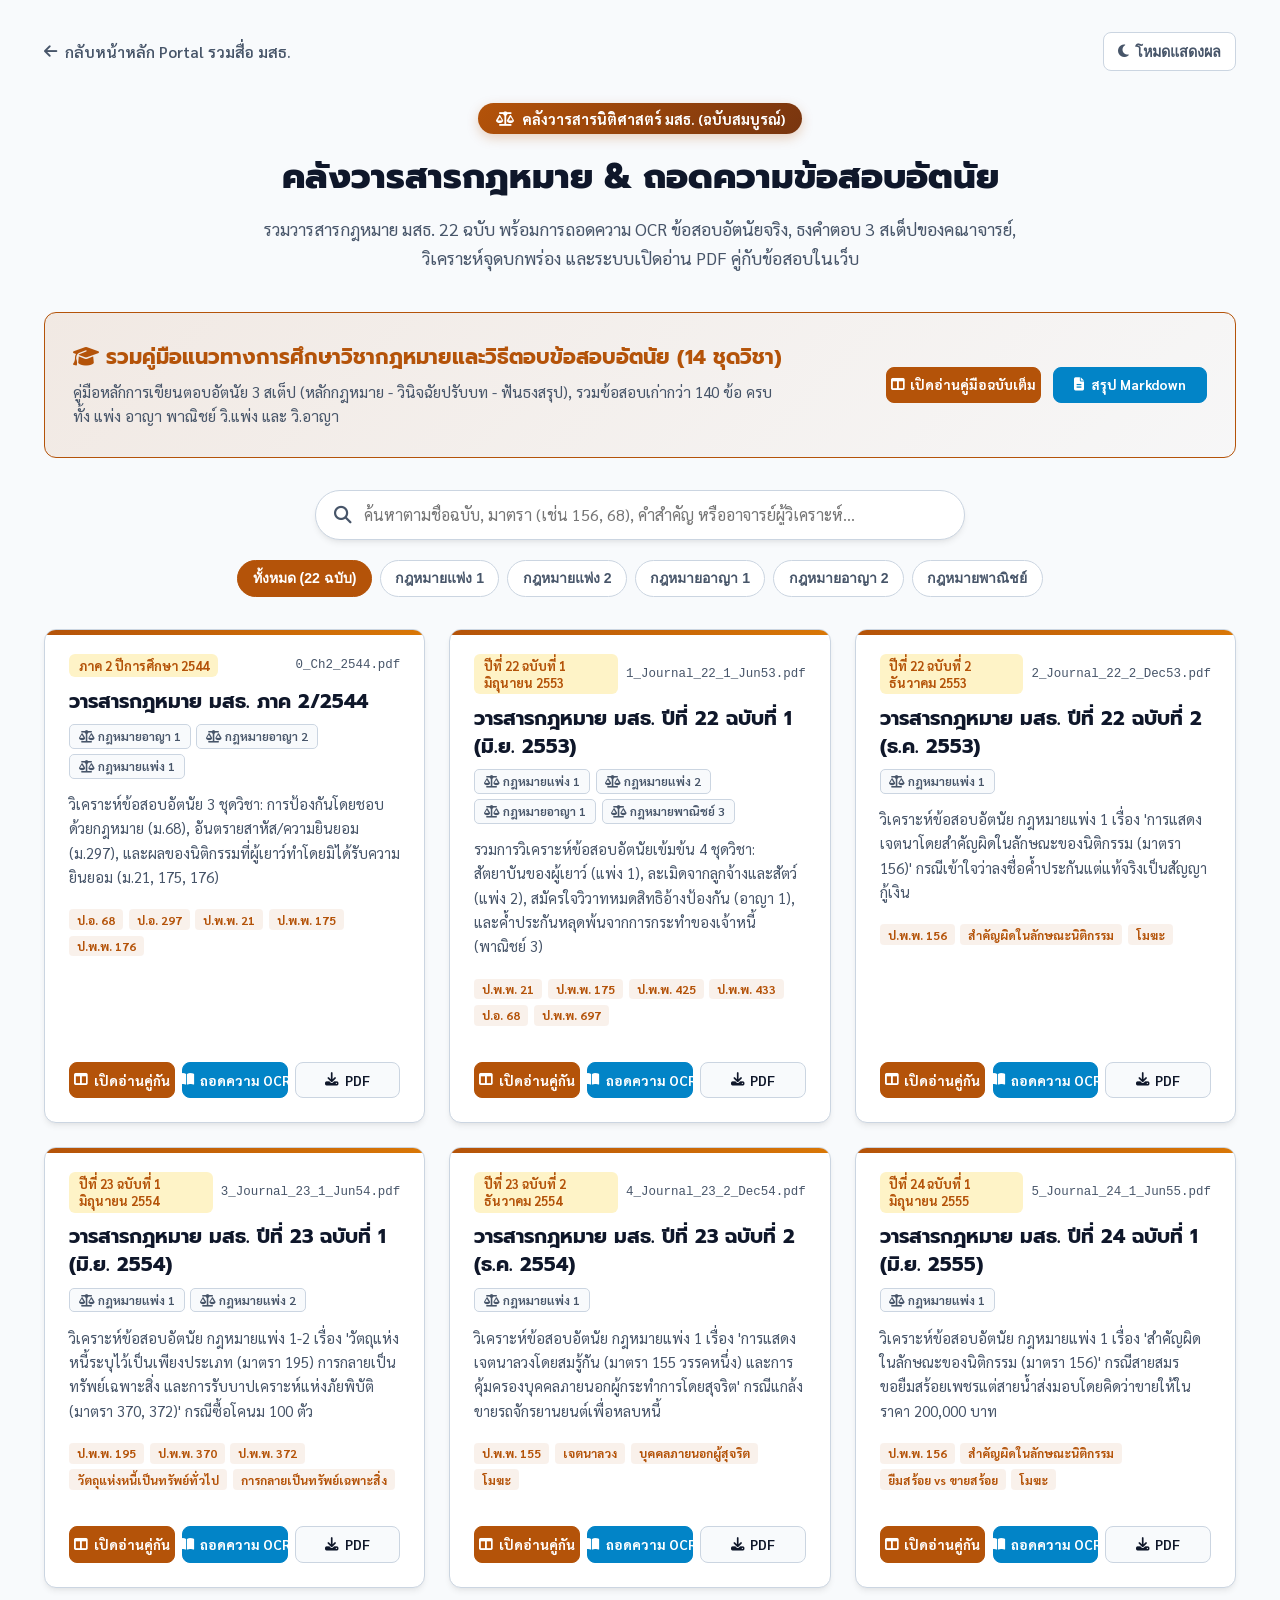
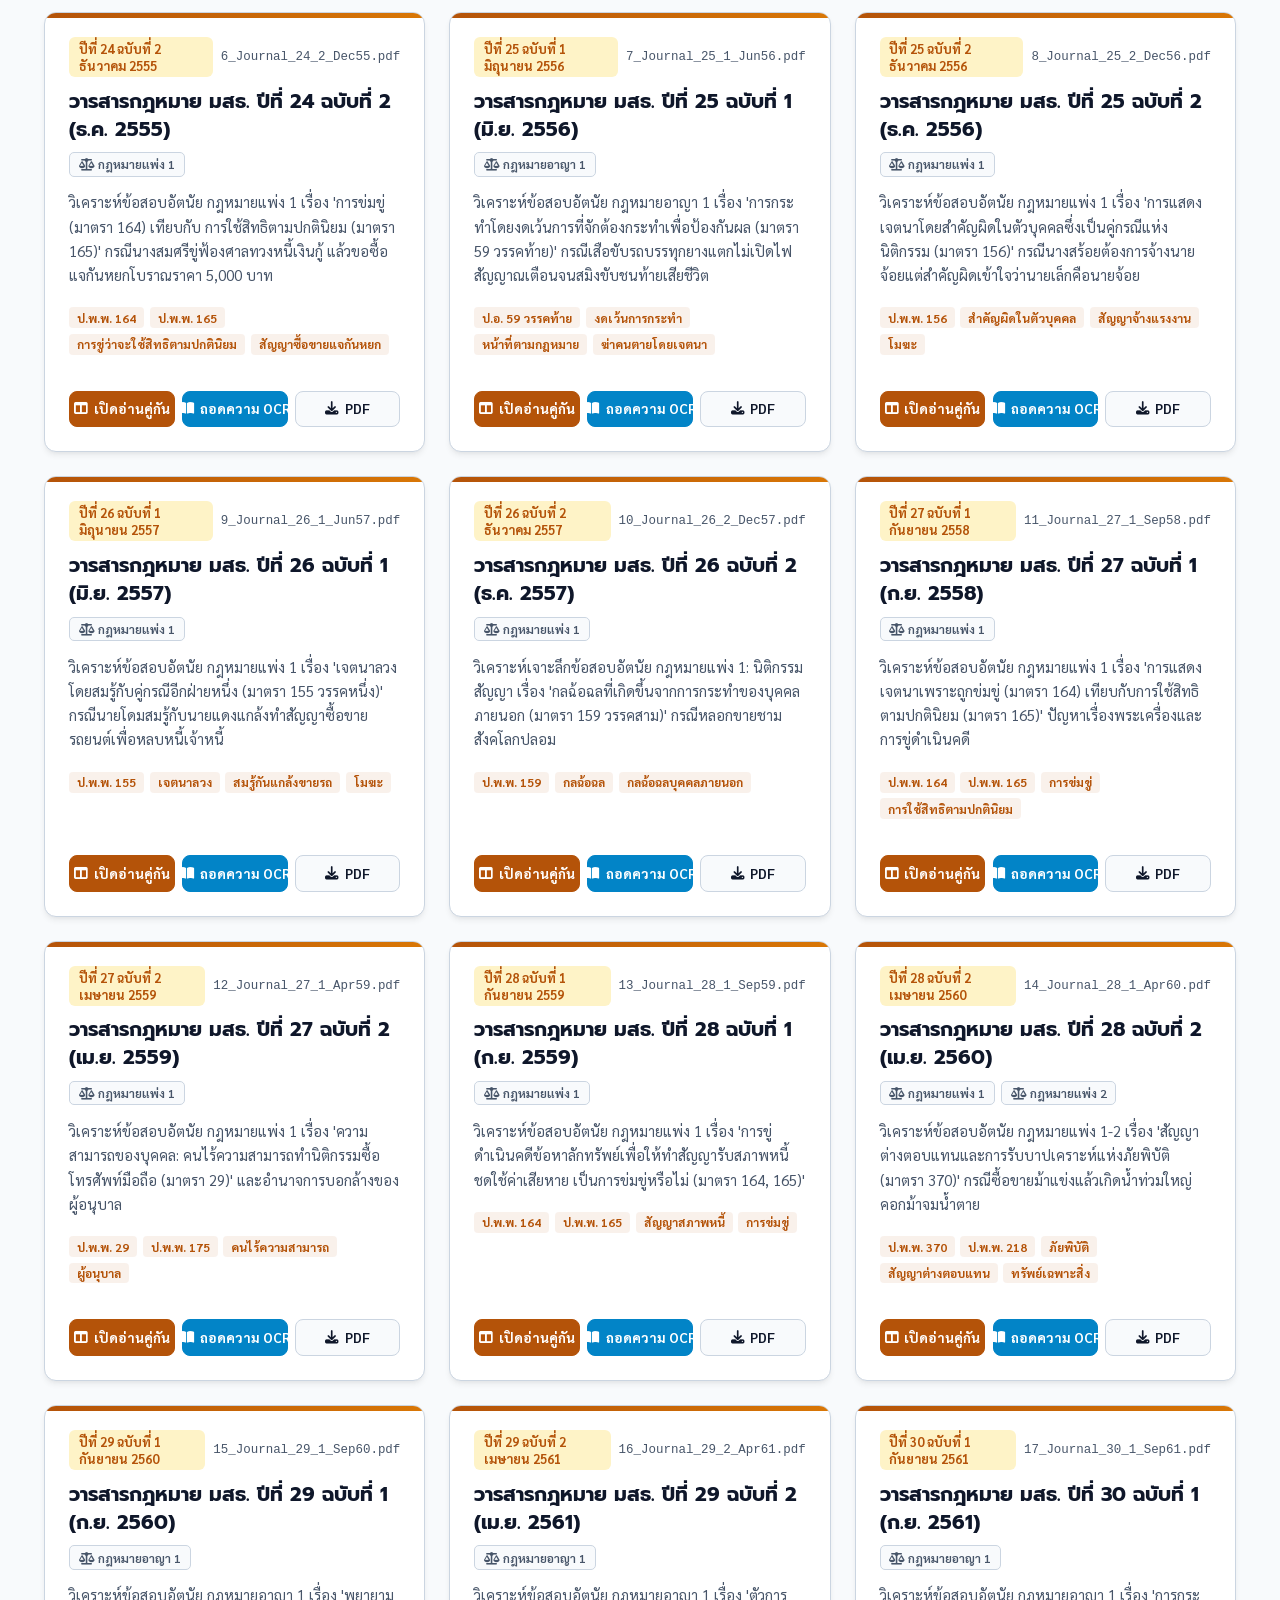
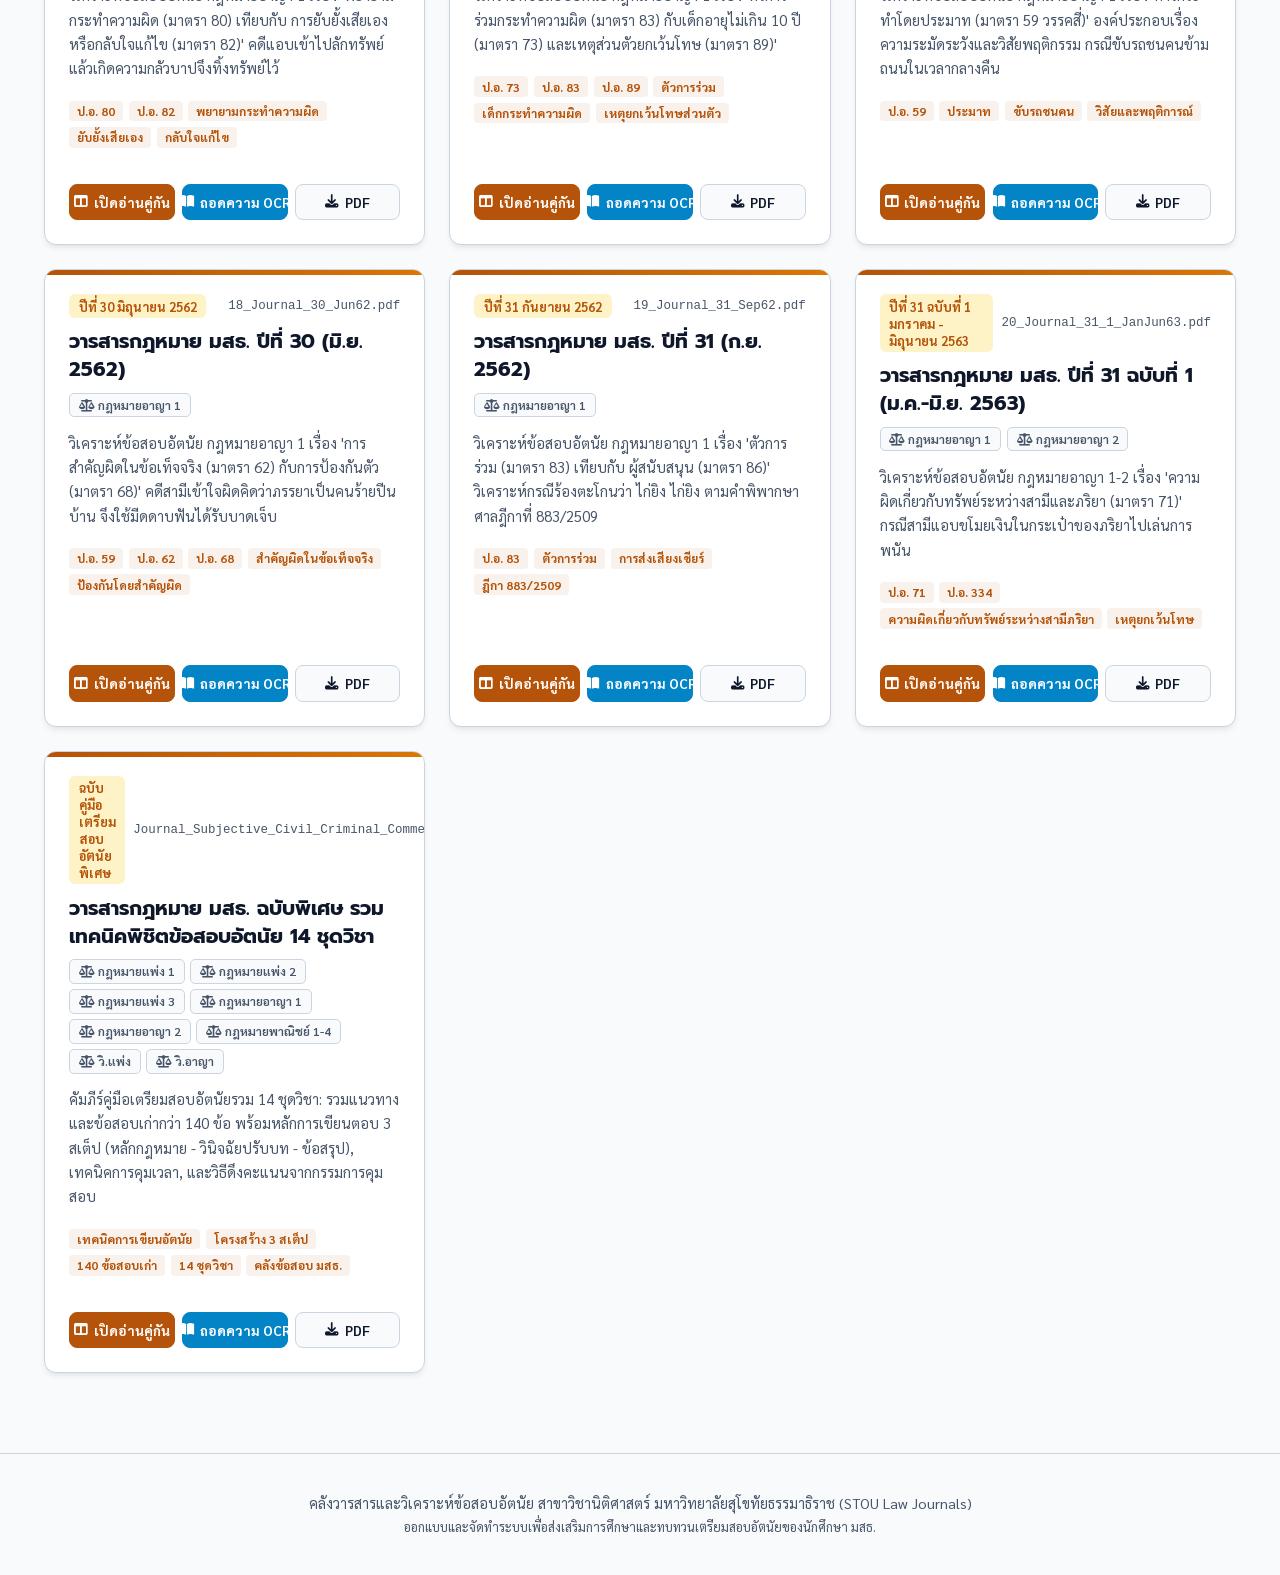
==== commit d1c0e93b: "feat(journals): integrate authentic full-text OCR, 3-step legal exam analysis, interactive multi-mod" ====
--- a/stou-law-journals/index.html
+++ b/stou-law-journals/index.html
@@ -3,70 +3,389 @@
 <head>
   <meta charset="UTF-8">
   <meta name="viewport" content="width=device-width, initial-scale=1.0">
-  <title>คลังวารสารกฎหมาย มสธ. (เปิดอ่านออนไลน์ + ไฮไลท์ + สรุปรายฉบับ)</title>
+  <title>คลังวารสารกฎหมาย มสธ. (วิเคราะห์ข้อสอบอัตนัย + ถอดความ OCR + เปิดอ่านในเว็บ)</title>
   
   <link rel="preconnect" href="https://fonts.googleapis.com">
   <link rel="preconnect" href="https://fonts.gstatic.com" crossorigin>
-  <link href="https://fonts.googleapis.com/css2?family=Prompt:wght@400;600;700;800&family=Sarabun:wght@300;400;500;600;700&display=swap" rel="stylesheet">
+  <link href="https://fonts.googleapis.com/css2?family=Prompt:wght@400;500;600;700;800&family=Sarabun:wght@300;400;500;600;700&display=swap" rel="stylesheet">
   <link rel="stylesheet" href="https://cdnjs.cloudflare.com/ajax/libs/font-awesome/6.4.0/css/all.min.css">
   
   <style>
     :root {
-      --primary: #854d0e;
-      --primary-gradient: linear-gradient(135deg, #b45309, #78350f);
+      --primary: #b45309;
+      --primary-hover: #92400e;
+      --primary-light: #fef3c7;
       --bg: #f8fafc;
       --card: #ffffff;
-      --border: #e2e8f0;
+      --border: #cbd5e1;
       --text: #0f172a;
       --muted: #475569;
-      --radius: 14px;
+      --radius: 12px;
       --shadow: 0 4px 6px -1px rgba(0,0,0,0.07), 0 2px 4px -2px rgba(0,0,0,0.05);
-      --font: 'Sarabun', sans-serif;
-    }
+      --font-body: 'Sarabun', sans-serif;
+      --font-heading: 'Prompt', sans-serif;
+    }
+
     [data-theme="dark"] {
       --bg: #0b0f19;
       --card: #131b2e;
-      --border: #2d3748;
+      --border: #334155;
       --text: #f1f5f9;
       --muted: #94a3b8;
-    }
-    * { box-sizing: border-box; margin: 0; padding: 0; font-family: var(--font); }
-    body { background-color: var(--bg); color: var(--text); min-height: 100vh; display: flex; flex-direction: column; }
-    .container { max-width: 1200px; margin: 0 auto; padding: 2.5rem 1.5rem; width: 100%; flex: 1; }
-    
-    .top-nav { margin-bottom: 1.5rem; }
-    .back-link { display: inline-flex; align-items: center; gap: 0.5rem; color: var(--muted); text-decoration: none; font-weight: 600; font-size: 0.95rem; transition: color 0.2s; }
+      --primary-light: #78350f;
+    }
+
+    * { box-sizing: border-box; margin: 0; padding: 0; }
+    body {
+      background-color: var(--bg);
+      color: var(--text);
+      font-family: var(--font-body);
+      min-height: 100vh;
+      display: flex;
+      flex-direction: column;
+    }
+
+    .container {
+      max-width: 1240px;
+      margin: 0 auto;
+      padding: 2rem 1.5rem;
+      width: 100%;
+      flex: 1;
+    }
+
+    .top-nav {
+      display: flex;
+      align-items: center;
+      justify-content: space-between;
+      margin-bottom: 2rem;
+    }
+    .back-link {
+      display: inline-flex;
+      align-items: center;
+      gap: 0.5rem;
+      color: var(--muted);
+      text-decoration: none;
+      font-weight: 600;
+      font-size: 0.95rem;
+      transition: color 0.2s;
+    }
     .back-link:hover { color: var(--text); }
-    
-    .header { text-align: center; margin-bottom: 2.5rem; }
-    .badge-hub { display: inline-flex; align-items: center; gap: 0.5rem; background: var(--primary-gradient); color: #fff; padding: 0.4rem 1rem; border-radius: 9999px; font-weight: 700; font-size: 0.9rem; margin-bottom: 1rem; box-shadow: 0 2px 8px rgba(180,83,9,0.3); }
-    .header h1 { font-size: 2.2rem; margin-bottom: 0.75rem; font-weight: 800; }
-    .header p { color: var(--muted); font-size: 1.1rem; max-width: 720px; margin: 0 auto; }
-    
-    .search-box { max-width: 600px; margin: 0 auto 2rem auto; position: relative; }
-    .search-box input { width: 100%; padding: 0.85rem 1.2rem 0.85rem 2.8rem; border-radius: 9999px; border: 1px solid var(--border); background-color: var(--card); color: var(--text); font-size: 1rem; box-shadow: var(--shadow); outline: none; transition: border-color 0.2s; }
-    .search-box input:focus { border-color: #b45309; }
-    .search-box i { position: absolute; left: 1rem; top: 50%; transform: translateY(-50%); color: var(--muted); font-size: 1.1rem; }
-    
-    .grid { display: grid; grid-template-columns: repeat(auto-fill, minmax(340px, 1fr)); gap: 1.5rem; }
-    .journal-card { background-color: var(--card); border: 1px solid var(--border); border-radius: var(--radius); padding: 1.5rem; box-shadow: var(--shadow); transition: all 0.25s ease; display: flex; flex-direction: column; justify-content: space-between; position: relative; overflow: hidden; }
-    .journal-card:hover { transform: translateY(-4px); box-shadow: 0 12px 20px -5px rgba(0,0,0,0.12); border-color: #b45309; }
-    .journal-card::before { content: ""; position: absolute; top: 0; left: 0; right: 0; height: 5px; background: var(--primary-gradient); }
-    
-    .card-tag { font-size: 0.8rem; font-weight: 800; padding: 0.2rem 0.6rem; border-radius: 6px; display: inline-block; margin-bottom: 0.75rem; background: #fef3c7; color: #92400e; }
-    .journal-card h2 { font-size: 1.25rem; margin-bottom: 0.5rem; font-weight: 700; line-height: 1.4; }
-    .journal-card p { font-size: 0.9rem; color: var(--muted); line-height: 1.6; margin-bottom: 1.25rem; }
-    
-    .actions { display: flex; gap: 0.4rem; margin-top: auto; flex-wrap: wrap; }
-    .btn { flex: 1; min-width: 95px; display: inline-flex; align-items: center; justify-content: center; gap: 0.3rem; padding: 0.55rem 0.6rem; border-radius: 8px; font-size: 0.8rem; font-weight: 700; text-decoration: none; transition: all 0.2s; border: 1px solid var(--border); cursor: pointer; text-align: center; }
-    .btn-view { background: #b45309; color: #fff; border-color: #b45309; }
-    .btn-view:hover { background: #78350f; border-color: #78350f; }
-    .btn-summary { background: #0284c7; color: #fff; border-color: #0284c7; }
-    .btn-summary:hover { background: #0369a1; border-color: #0369a1; }
-    .btn-download { background: var(--bg); color: var(--text); }
-    .btn-download:hover { background: var(--border); }
-    
-    footer { text-align: center; padding: 2rem; border-top: 1px solid var(--border); font-size: 0.85rem; color: var(--muted); }
+
+    .theme-toggle-btn {
+      background: var(--card);
+      border: 1px solid var(--border);
+      color: var(--muted);
+      padding: 0.45rem 0.85rem;
+      border-radius: 8px;
+      cursor: pointer;
+      font-size: 0.9rem;
+      display: inline-flex;
+      align-items: center;
+      gap: 0.4rem;
+      font-weight: 600;
+      transition: all 0.2s;
+    }
+    .theme-toggle-btn:hover { color: var(--text); background: var(--bg); }
+
+    /* Header */
+    .header {
+      text-align: center;
+      margin-bottom: 2.5rem;
+    }
+    .badge-hub {
+      display: inline-flex;
+      align-items: center;
+      gap: 0.5rem;
+      background: linear-gradient(135deg, #b45309, #78350f);
+      color: #fff;
+      padding: 0.4rem 1.1rem;
+      border-radius: 9999px;
+      font-weight: 700;
+      font-size: 0.9rem;
+      margin-bottom: 1rem;
+      box-shadow: 0 4px 12px rgba(180,83,9,0.25);
+    }
+    .header h1 {
+      font-family: var(--font-heading);
+      font-size: 2.2rem;
+      margin-bottom: 0.75rem;
+      font-weight: 800;
+    }
+    .header p {
+      color: var(--muted);
+      font-size: 1.08rem;
+      max-width: 780px;
+      margin: 0 auto;
+      line-height: 1.65;
+    }
+
+    /* Filters and Search */
+    .controls-panel {
+      margin-bottom: 2rem;
+      display: flex;
+      flex-direction: column;
+      gap: 1.25rem;
+      align-items: center;
+    }
+
+    .search-box {
+      width: 100%;
+      max-width: 650px;
+      position: relative;
+    }
+    .search-box input {
+      width: 100%;
+      padding: 0.85rem 1.25rem 0.85rem 3rem;
+      border-radius: 9999px;
+      border: 1px solid var(--border);
+      background-color: var(--card);
+      color: var(--text);
+      font-size: 1rem;
+      font-family: var(--font-body);
+      box-shadow: var(--shadow);
+      outline: none;
+      transition: all 0.2s;
+    }
+    .search-box input:focus { border-color: var(--primary); box-shadow: 0 0 0 3px rgba(180,83,9,0.15); }
+    .search-box i {
+      position: absolute;
+      left: 1.2rem;
+      top: 50%;
+      transform: translateY(-50%);
+      color: var(--muted);
+      font-size: 1.1rem;
+    }
+
+    .filter-pills {
+      display: flex;
+      flex-wrap: wrap;
+      gap: 0.5rem;
+      justify-content: center;
+    }
+    .filter-pill {
+      padding: 0.4rem 0.9rem;
+      border-radius: 9999px;
+      border: 1px solid var(--border);
+      background: var(--card);
+      color: var(--muted);
+      font-size: 0.88rem;
+      font-weight: 600;
+      cursor: pointer;
+      transition: all 0.2s;
+    }
+    .filter-pill:hover, .filter-pill.active {
+      background: var(--primary);
+      color: #ffffff;
+      border-color: var(--primary);
+    }
+
+    /* Master Banner Card */
+    .master-card {
+      background: linear-gradient(135deg, rgba(180,83,9,0.1), rgba(180,83,9,0.02));
+      border: 1.5px solid var(--primary);
+      border-radius: var(--radius);
+      padding: 1.75rem;
+      margin-bottom: 2rem;
+      display: flex;
+      justify-content: space-between;
+      align-items: center;
+      gap: 1.5rem;
+      flex-wrap: wrap;
+    }
+    .master-info h3 {
+      font-family: var(--font-heading);
+      font-size: 1.3rem;
+      color: var(--primary);
+      margin-bottom: 0.4rem;
+    }
+    .master-info p {
+      color: var(--muted);
+      font-size: 0.96rem;
+      max-width: 700px;
+      line-height: 1.6;
+    }
+    .master-actions {
+      display: flex;
+      gap: 0.75rem;
+      flex-wrap: wrap;
+    }
+
+    /* Cards Grid */
+    .grid {
+      display: grid;
+      grid-template-columns: repeat(auto-fill, minmax(360px, 1fr));
+      gap: 1.5rem;
+    }
+
+    .journal-card {
+      background-color: var(--card);
+      border: 1px solid var(--border);
+      border-radius: var(--radius);
+      padding: 1.5rem;
+      box-shadow: var(--shadow);
+      transition: all 0.25s ease;
+      display: flex;
+      flex-direction: column;
+      justify-content: space-between;
+      position: relative;
+      overflow: hidden;
+    }
+    .journal-card:hover {
+      transform: translateY(-4px);
+      box-shadow: 0 12px 20px -5px rgba(0,0,0,0.12);
+      border-color: var(--primary);
+    }
+    .journal-card::before {
+      content: "";
+      position: absolute;
+      top: 0;
+      left: 0;
+      right: 0;
+      height: 5px;
+      background: linear-gradient(135deg, #b45309, #d97706);
+    }
+
+    .card-top {
+      margin-bottom: 1rem;
+    }
+    .meta-row {
+      display: flex;
+      align-items: center;
+      justify-content: space-between;
+      margin-bottom: 0.6rem;
+      gap: 0.5rem;
+    }
+    .period-badge {
+      font-size: 0.8rem;
+      font-weight: 700;
+      padding: 0.2rem 0.6rem;
+      border-radius: 6px;
+      background: var(--primary-light);
+      color: var(--primary);
+    }
+    .file-badge {
+      font-size: 0.78rem;
+      color: var(--muted);
+      font-family: monospace;
+    }
+
+    .card-title {
+      font-family: var(--font-heading);
+      font-size: 1.25rem;
+      font-weight: 700;
+      line-height: 1.4;
+      margin-bottom: 0.6rem;
+      color: var(--text);
+    }
+
+    .subject-badges {
+      display: flex;
+      flex-wrap: wrap;
+      gap: 0.35rem;
+      margin-bottom: 0.85rem;
+    }
+    .sub-badge {
+      font-size: 0.78rem;
+      font-weight: 600;
+      padding: 0.2rem 0.55rem;
+      border-radius: 5px;
+      background-color: var(--bg);
+      border: 1px solid var(--border);
+      color: var(--muted);
+      cursor: pointer;
+      transition: all 0.15s;
+    }
+    .sub-badge:hover {
+      border-color: var(--primary);
+      color: var(--primary);
+    }
+
+    .card-desc {
+      font-size: 0.92rem;
+      color: var(--muted);
+      line-height: 1.65;
+      margin-bottom: 1.25rem;
+    }
+
+    .tag-chips {
+      display: flex;
+      flex-wrap: wrap;
+      gap: 0.35rem;
+      margin-bottom: 1.25rem;
+    }
+    .tag-chip {
+      font-size: 0.75rem;
+      font-weight: 700;
+      padding: 0.15rem 0.5rem;
+      border-radius: 4px;
+      background-color: rgba(180,83,9,0.08);
+      color: var(--primary);
+    }
+
+    /* Card Actions */
+    .actions {
+      display: flex;
+      gap: 0.45rem;
+      margin-top: auto;
+      flex-wrap: wrap;
+    }
+    .btn {
+      flex: 1;
+      min-width: 95px;
+      display: inline-flex;
+      align-items: center;
+      justify-content: center;
+      gap: 0.4rem;
+      padding: 0.55rem 0.75rem;
+      border-radius: 8px;
+      font-size: 0.84rem;
+      font-weight: 700;
+      text-decoration: none;
+      transition: all 0.2s;
+      border: 1px solid var(--border);
+      cursor: pointer;
+      text-align: center;
+      white-space: nowrap;
+    }
+    .btn-view {
+      background: var(--primary);
+      color: #ffffff;
+      border-color: var(--primary);
+    }
+    .btn-view:hover {
+      background: var(--primary-hover);
+      border-color: var(--primary-hover);
+    }
+    .btn-ocr {
+      background: #0284c7;
+      color: #ffffff;
+      border-color: #0284c7;
+    }
+    .btn-ocr:hover {
+      background: #0369a1;
+      border-color: #0369a1;
+    }
+    .btn-download {
+      background: var(--bg);
+      color: var(--text);
+    }
+    .btn-download:hover {
+      background: var(--border);
+    }
+
+    footer {
+      text-align: center;
+      padding: 2.5rem 1.5rem;
+      border-top: 1px solid var(--border);
+      font-size: 0.9rem;
+      color: var(--muted);
+      margin-top: 3rem;
+    }
+
+    @media (max-width: 768px) {
+      .header h1 { font-size: 1.8rem; }
+      .grid { grid-template-columns: 1fr; }
+    }
   </style>
 </head>
 <body>
@@ -74,372 +393,190 @@
   <div class="container">
     <div class="top-nav">
       <a href="../index.html" class="back-link">
-        <i class="fas fa-arrow-left"></i> กลับสู่หน้าหลัก portal มสธ.
+        <i class="fas fa-arrow-left"></i> กลับหน้าหลัก Portal รวมสื่อ มสธ.
       </a>
+      <button class="theme-toggle-btn" onclick="toggleTheme()">
+        <i class="fas fa-moon" id="themeIcon"></i> <span>โหมดแสดงผล</span>
+      </button>
     </div>
 
     <div class="header">
       <div class="badge-hub">
-        <i class="fas fa-book-journal-whills"></i> คลังวารสารกฎหมาย มสธ.
+        <i class="fas fa-balance-scale"></i> คลังวารสารนิติศาสตร์ มสธ. (ฉบับสมบูรณ์)
       </div>
-      <h1>วารสารกฎหมาย (เปิดอ่านออนไลน์ + สรุปรายฉบับ)</h1>
-      <p>คลังข้อมูลวารสารกฎหมาย มสธ. ครบถ้วน 22 ฉบับ พร้อมระบบเปิดดู PDF ในเว็บ สรุปเนื้อหาเจาะลึกรายฉบับ และดาวน์โหลด</p>
+      <h1>คลังวารสารกฎหมาย & ถอดความข้อสอบอัตนัย</h1>
+      <p>รวมวารสารกฎหมาย มสธ. 22 ฉบับ พร้อมการถอดความ OCR ข้อสอบอัตนัยจริง, ธงคำตอบ 3 สเต็ปของคณาจารย์, วิเคราะห์จุดบกพร่อง และระบบเปิดอ่าน PDF คู่กับข้อสอบในเว็บ</p>
     </div>
 
-    <div class="search-box">
-      <i class="fas fa-search"></i>
-      <input type="text" id="searchInput" placeholder="ค้นหาวารสาร ปี พ.ศ. หรือหัวข้อกฎหมาย (เช่น 2553, ละเมิด, อัตนัย)..." onkeyup="filterCards()">
+    <!-- Master Banner -->
+    <div class="master-card">
+      <div class="master-info">
+        <h3><i class="fas fa-graduation-cap"></i> รวมคู่มือแนวทางการศึกษาวิชากฎหมายและวิธีตอบข้อสอบอัตนัย (14 ชุดวิชา)</h3>
+        <p>คู่มือหลักการเขียนตอบอัตนัย 3 สเต็ป (หลักกฎหมาย - วินิจฉัยปรับบท - ฟันธงสรุป), รวมข้อสอบเก่ากว่า 140 ข้อ ครบทั้ง แพ่ง อาญา พาณิชย์ วิ.แพ่ง และ วิ.อาญา</p>
+      </div>
+      <div class="master-actions">
+        <a href="viewer.html?file=Journal_Subjective_Civil_Criminal_Commercial_1.pdf&view=split" class="btn btn-view">
+          <i class="fas fa-columns"></i> เปิดอ่านคู่มือฉบับเต็ม
+        </a>
+        <a href="summaries/journal_21_subjective.md" class="btn btn-ocr">
+          <i class="fas fa-file-alt"></i> สรุป Markdown
+        </a>
+      </div>
     </div>
 
+    <!-- Controls: Search & Subject Filters -->
+    <div class="controls-panel">
+      <div class="search-box">
+        <i class="fas fa-search"></i>
+        <input type="text" id="searchInput" placeholder="ค้นหาตามชื่อฉบับ, มาตรา (เช่น 156, 68), คำสำคัญ หรืออาจารย์ผู้วิเคราะห์..." oninput="filterJournals()">
+      </div>
+
+      <div class="filter-pills">
+        <button class="filter-pill active" onclick="setSubjectFilter('all', this)">ทั้งหมด (22 ฉบับ)</button>
+        <button class="filter-pill" onclick="setSubjectFilter('กฎหมายแพ่ง 1', this)">กฎหมายแพ่ง 1</button>
+        <button class="filter-pill" onclick="setSubjectFilter('กฎหมายแพ่ง 2', this)">กฎหมายแพ่ง 2</button>
+        <button class="filter-pill" onclick="setSubjectFilter('กฎหมายอาญา 1', this)">กฎหมายอาญา 1</button>
+        <button class="filter-pill" onclick="setSubjectFilter('กฎหมายอาญา 2', this)">กฎหมายอาญา 2</button>
+        <button class="filter-pill" onclick="setSubjectFilter('พาณิชย์', this)">กฎหมายพาณิชย์</button>
+      </div>
+    </div>
+
+    <!-- Journal Cards Grid -->
     <div class="grid" id="journalGrid">
-      
-      <!-- Summary Master Card -->
-      <div class="journal-card" style="grid-column: 1 / -1; background: linear-gradient(to right, var(--card), #fffbeb);">
-        <div>
-          <span class="card-tag"><i class="fas fa-star"></i> สรุปภาพรวม & ไฮไลท์พิเศษ</span>
-          <h2>รวมสรุปภาพรวม & ไฮไลท์ฎีกาวารสารกฎหมาย มสธ. (22 ฉบับ)</h2>
-          <p>รวมสาระสำคัญประเด็นกฎหมายเด่น คำพิพากษาศาลฎีกาสำคัญ (แพ่ง, อาญา, พาณิชย์) และธงแนวตอบข้อสอบอัตนัย 3 สเต็ป มสธ.</p>
-        </div>
-        <div class="actions" style="margin-top: 1rem;">
-          <a href="summaries/README.md" class="btn btn-summary" style="max-width: 320px;">
-            <i class="fas fa-file-alt"></i> อ่านสรุปดรรชนีรวม 22 เล่ม (Markdown)
-          </a>
-        </div>
-      </div>
-
-      <!-- Journal Cards (22 Items) -->
-
-      <!-- 0 -->
-      <div class="journal-card" data-title="วารสารกฎหมาย ฉบับที่ 2 2544 มหาชน ดุลพินิจ">
-        <div>
-          <span class="card-tag">พ.ศ. 2544</span>
-          <h2>วารสารกฎหมาย ฉบับที่ 2 (2544)</h2>
-          <p>บทความวิเคราะห์กฎหมายมหาชน หลักการตีความกฎหมาย และการควบคุมการใช้อำนาจดุลพินิจทางปกครอง</p>
-        </div>
-        <div class="actions">
-          <a href="viewer.html?file=0_Ch2_2544.pdf" class="btn btn-view"><i class="fas fa-eye"></i> เปิดอ่านในเว็บ</a>
-          <a href="summaries/journal_0_2544.md" class="btn btn-summary"><i class="fas fa-book"></i> อ่านสรุป</a>
-          <a href="raw/0_Ch2_2544.pdf" class="btn btn-download" download><i class="fas fa-download"></i> โหลด PDF</a>
-        </div>
-      </div>
-
-      <!-- 1 -->
-      <div class="journal-card" data-title="วารสารปี 22 1 มิย 53 2553 ละเมิด เจ้าหน้าที่">
-        <div>
-          <span class="card-tag">ปีที่ 22 ฉบับที่ 1 (มิ.ย. 53)</span>
-          <h2>วารสารกฎหมาย ปี 22 ฉบับ 1 (2553)</h2>
-          <p>วิเคราะห์ความรับผิดทางละเมิดของเจ้าหน้าที่ (พ.ร.บ. 2539) สิทธิการไล่เบี้ย และอายุความการฟ้องคดี</p>
-        </div>
-        <div class="actions">
-          <a href="viewer.html?file=1_Journal_22_1_Jun53.pdf" class="btn btn-view"><i class="fas fa-eye"></i> เปิดอ่านในเว็บ</a>
-          <a href="summaries/journal_1_2553_1.md" class="btn btn-summary"><i class="fas fa-book"></i> อ่านสรุป</a>
-          <a href="raw/1_Journal_22_1_Jun53.pdf" class="btn btn-download" download><i class="fas fa-download"></i> โหลด PDF</a>
-        </div>
-      </div>
-
-      <!-- 2 -->
-      <div class="journal-card" data-title="วารสารปี 22 2 ธค 53 2553 สัญญาไม่เป็นธรรม จำนอง">
-        <div>
-          <span class="card-tag">ปีที่ 22 ฉบับที่ 2 (ธ.ค. 53)</span>
-          <h2>วารสารกฎหมาย ปี 22 ฉบับ 2 (2553)</h2>
-          <p>หลักข้อสัญญาไม่เป็นธรรม (พ.ร.บ. 2540) สัญญามาตรฐาน และการจำนองประกันหนี้บุคคลอื่น</p>
-        </div>
-        <div class="actions">
-          <a href="viewer.html?file=2_Journal_22_2_Dec53.pdf" class="btn btn-view"><i class="fas fa-eye"></i> เปิดอ่านในเว็บ</a>
-          <a href="summaries/journal_2_2553_2.md" class="btn btn-summary"><i class="fas fa-book"></i> อ่านสรุป</a>
-          <a href="raw/2_Journal_22_2_Dec53.pdf" class="btn btn-download" download><i class="fas fa-download"></i> โหลด PDF</a>
-        </div>
-      </div>
-
-      <!-- 3 -->
-      <div class="journal-card" data-title="วารสารปี 23 1 มิย 54 2554 อาญา เจตนา">
-        <div>
-          <span class="card-tag">ปีที่ 23 ฉบับที่ 1 (มิ.ย. 54)</span>
-          <h2>วารสารกฎหมาย ปี 23 ฉบับ 1 (2554)</h2>
-          <p>โครงสร้างความรับผิดทางอาญา: เจตนาประสงค์ต่อผล เจตนาเล็งเห็นผล และความประมาทเลินเล่อ</p>
-        </div>
-        <div class="actions">
-          <a href="viewer.html?file=3_Journal_23_1_Jun54.pdf" class="btn btn-view"><i class="fas fa-eye"></i> เปิดอ่านในเว็บ</a>
-          <a href="summaries/journal_3_2554_1.md" class="btn btn-summary"><i class="fas fa-book"></i> อ่านสรุป</a>
-          <a href="raw/3_Journal_23_1_Jun54.pdf" class="btn btn-download" download><i class="fas fa-download"></i> โหลด PDF</a>
-        </div>
-      </div>
-
-      <!-- 4 -->
-      <div class="journal-card" data-title="วารสารปี 23 2 ธค 54 2554 ทรัพย์สิน ครอบครอง">
-        <div>
-          <span class="card-tag">ปีที่ 23 ฉบับที่ 2 (ธ.ค. 54)</span>
-          <h2>วารสารกฎหมาย ปี 23 ฉบับ 2 (2554)</h2>
-          <p>สิทธิครอบครองและกรรมสิทธิ์ในอสังหาริมทรัพย์ ตาม ป.พ.พ. มาตรา 1299 และที่ดินมือเปล่า น.ส.3</p>
-        </div>
-        <div class="actions">
-          <a href="viewer.html?file=4_Journal_23_2_Dec54.pdf" class="btn btn-view"><i class="fas fa-eye"></i> เปิดอ่านในเว็บ</a>
-          <a href="summaries/journal_4_2554_2.md" class="btn btn-summary"><i class="fas fa-book"></i> อ่านสรุป</a>
-          <a href="raw/4_Journal_23_2_Dec54.pdf" class="btn btn-download" download><i class="fas fa-download"></i> โหลด PDF</a>
-        </div>
-      </div>
-
-      <!-- 5 -->
-      <div class="journal-card" data-title="วารสารปี 24 1 มิย 55 2555 ละเมิด ยานพาหนะ">
-        <div>
-          <span class="card-tag">ปีที่ 24 ฉบับที่ 1 (มิ.ย. 55)</span>
-          <h2>วารสารกฎหมาย ปี 24 ฉบับ 1 (2555)</h2>
-          <p>ความรับผิดอันเกิดจากยานพาหนะอันเดินด้วยกำลังเครื่องจักร (ป.พ.พ. ม. 437) และเหตุสุดวิสัย</p>
-        </div>
-        <div class="actions">
-          <a href="viewer.html?file=5_Journal_24_1_Jun55.pdf" class="btn btn-view"><i class="fas fa-eye"></i> เปิดอ่านในเว็บ</a>
-          <a href="summaries/journal_5_2555_1.md" class="btn btn-summary"><i class="fas fa-book"></i> อ่านสรุป</a>
-          <a href="raw/5_Journal_24_1_Jun55.pdf" class="btn btn-download" download><i class="fas fa-download"></i> โหลด PDF</a>
-        </div>
-      </div>
-
-      <!-- 6 -->
-      <div class="journal-card" data-title="วารสารปี 24 2 ธค 55 2555 เลิกสัญญา">
-        <div>
-          <span class="card-tag">ปีที่ 24 ฉบับที่ 2 (ธ.ค. 55)</span>
-          <h2>วารสารกฎหมาย ปี 24 ฉบับ 2 (2555)</h2>
-          <p>การเลิกสัญญาและผลของการกลับคืนสู่ฐานะเดิม ตาม ป.พ.พ. มาตรา 386 - 391</p>
-        </div>
-        <div class="actions">
-          <a href="viewer.html?file=6_Journal_24_2_Dec55.pdf" class="btn btn-view"><i class="fas fa-eye"></i> เปิดอ่านในเว็บ</a>
-          <a href="summaries/journal_6_2555_2.md" class="btn btn-summary"><i class="fas fa-book"></i> อ่านสรุป</a>
-          <a href="raw/6_Journal_24_2_Dec55.pdf" class="btn btn-download" download><i class="fas fa-download"></i> โหลด PDF</a>
-        </div>
-      </div>
-
-      <!-- 7 -->
-      <div class="journal-card" data-title="วารสารปี 25 1 มิย 56 2556 โมฆะ โมฆียะ">
-        <div>
-          <span class="card-tag">ปีที่ 25 ฉบับที่ 1 (มิ.ย. 56)</span>
-          <h2>วารสารกฎหมาย ปี 25 ฉบับ 1 (2556)</h2>
-          <p>ผลของโมฆะกรรมและโมฆียะกรรม สิทธิการบอกล้างนิติกรรมของผู้เยาว์และผู้ถูกกลฉ้อฉล</p>
-        </div>
-        <div class="actions">
-          <a href="viewer.html?file=7_Journal_25_1_Jun56.pdf" class="btn btn-view"><i class="fas fa-eye"></i> เปิดอ่านในเว็บ</a>
-          <a href="summaries/journal_7_2556_1.md" class="btn btn-summary"><i class="fas fa-book"></i> อ่านสรุป</a>
-          <a href="raw/7_Journal_25_1_Jun56.pdf" class="btn btn-download" download><i class="fas fa-download"></i> โหลด PDF</a>
-        </div>
-      </div>
-
-      <!-- 8 -->
-      <div class="journal-card" data-title="วารสารปี 25 2 ธค 56 2556 ป้องกัน จำเป็น">
-        <div>
-          <span class="card-tag">ปีที่ 25 ฉบับที่ 2 (ธ.ค. 56)</span>
-          <h2>วารสารกฎหมาย ปี 25 ฉบับ 2 (2556)</h2>
-          <p>เหตุพ้นผิดและเหตุยกเว้นโทษทางอาญา: การป้องกันโดยชอบด้วยกฎหมาย (ม. 68) และความจำเป็น (ม. 67)</p>
-        </div>
-        <div class="actions">
-          <a href="viewer.html?file=8_Journal_25_2_Dec56.pdf" class="btn btn-view"><i class="fas fa-eye"></i> เปิดอ่านในเว็บ</a>
-          <a href="summaries/journal_8_2556_2.md" class="btn btn-summary"><i class="fas fa-book"></i> อ่านสรุป</a>
-          <a href="raw/8_Journal_25_2_Dec56.pdf" class="btn btn-download" download><i class="fas fa-download"></i> โหลด PDF</a>
-        </div>
-      </div>
-
-      <!-- 9 -->
-      <div class="journal-card" data-title="วารสารปี 26 1 มิย 57 2557 โอนสิทธิเรียกร้อง">
-        <div>
-          <span class="card-tag">ปีที่ 26 ฉบับที่ 1 (มิ.ย. 57)</span>
-          <h2>วารสารกฎหมาย ปี 26 ฉบับ 1 (2557)</h2>
-          <p>การโอนสิทธิเรียกร้อง (ม. 306) และการรับช่วงสิทธิของบุคคลผู้มีส่วนได้เสีย (ม. 226)</p>
-        </div>
-        <div class="actions">
-          <a href="viewer.html?file=9_Journal_26_1_Jun57.pdf" class="btn btn-view"><i class="fas fa-eye"></i> เปิดอ่านในเว็บ</a>
-          <a href="summaries/journal_9_2557_1.md" class="btn btn-summary"><i class="fas fa-book"></i> อ่านสรุป</a>
-          <a href="raw/9_Journal_26_1_Jun57.pdf" class="btn btn-download" download><i class="fas fa-download"></i> โหลด PDF</a>
-        </div>
-      </div>
-
-      <!-- 10 -->
-      <div class="journal-card" data-title="วารสารปี 26 2 ธค 57 2557 กู้ยืมเงิน ดอกเบี้ย">
-        <div>
-          <span class="card-tag">ปีที่ 26 ฉบับที่ 2 (ธ.ค. 57)</span>
-          <h2>วารสารกฎหมาย ปี 26 ฉบับ 2 (2557)</h2>
-          <p>สัญญากู้ยืมเงิน หลักฐานเป็นหนังสือ การคิดดอกเบี้ยเกินอัตราและผลในทางกฎหมาย</p>
-        </div>
-        <div class="actions">
-          <a href="viewer.html?file=10_Journal_26_2_Dec57.pdf" class="btn btn-view"><i class="fas fa-eye"></i> เปิดอ่านในเว็บ</a>
-          <a href="summaries/journal_10_2557_2.md" class="btn btn-summary"><i class="fas fa-book"></i> อ่านสรุป</a>
-          <a href="raw/10_Journal_26_2_Dec57.pdf" class="btn btn-download" download><i class="fas fa-download"></i> โหลด PDF</a>
-        </div>
-      </div>
-
-      <!-- 11 -->
-      <div class="journal-card" data-title="วารสารปี 27 1 กย 58 2558 บันดาลโทสะ">
-        <div>
-          <span class="card-tag">ปีที่ 27 ฉบับที่ 1 (ก.ย. 58)</span>
-          <h2>วารสารกฎหมาย ปี 27 ฉบับ 1 (2558)</h2>
-          <p>เหตุบันดาลโทสะทางอาญา (ป.อ. มาตรา 72) การข่มเหงอย่างร้ายแรงด้วยเหตุอันไม่เป็นธรรม</p>
-        </div>
-        <div class="actions">
-          <a href="viewer.html?file=11_Journal_27_1_Sep58.pdf" class="btn btn-view"><i class="fas fa-eye"></i> เปิดอ่านในเว็บ</a>
-          <a href="summaries/journal_11_2558_1.md" class="btn btn-summary"><i class="fas fa-book"></i> อ่านสรุป</a>
-          <a href="raw/11_Journal_27_1_Sep58.pdf" class="btn btn-download" download><i class="fas fa-download"></i> โหลด PDF</a>
-        </div>
-      </div>
-
-      <!-- 12 -->
-      <div class="journal-card" data-title="วารสารปี 27 1 เมย 59 2559 ค้ำประกัน จำนอง">
-        <div>
-          <span class="card-tag">ปีที่ 27 ฉบับที่ 1 (เม.ย. 59)</span>
-          <h2>วารสารกฎหมาย ปี 27 ฉบับ 1 (2559)</h2>
-          <p>กฎหมายค้ำประกันและจำนองแก้ไขปรับปรุงใหม่ ข้อห้ามผู้ค้ำเป็นลูกหนี้ร่วมและการบอกกล่าว</p>
-        </div>
-        <div class="actions">
-          <a href="viewer.html?file=12_Journal_27_1_Apr59.pdf" class="btn btn-view"><i class="fas fa-eye"></i> เปิดอ่านในเว็บ</a>
-          <a href="summaries/journal_12_2559_1.md" class="btn btn-summary"><i class="fas fa-book"></i> อ่านสรุป</a>
-          <a href="raw/12_Journal_27_1_Apr59.pdf" class="btn btn-download" download><i class="fas fa-download"></i> โหลด PDF</a>
-        </div>
-      </div>
-
-      <!-- 13 -->
-      <div class="journal-card" data-title="วารสารปี 28 1 กย 59 2559 ตั๋วเงิน เช็ค">
-        <div>
-          <span class="card-tag">ปีที่ 28 ฉบับที่ 1 (ก.ย. 59)</span>
-          <h2>วารสารกฎหมาย ปี 28 ฉบับ 1 (2559)</h2>
-          <p>ตั๋วเงิน (ตั๋วแลกเงิน เช็ค) ความรับผิดของผู้สั่งจ่าย/ผู้สลักหลัง และความผิดเกี่ยวกับเช็ค</p>
-        </div>
-        <div class="actions">
-          <a href="viewer.html?file=13_Journal_28_1_Sep59.pdf" class="btn btn-view"><i class="fas fa-eye"></i> เปิดอ่านในเว็บ</a>
-          <a href="summaries/journal_13_2559_1.md" class="btn btn-summary"><i class="fas fa-book"></i> อ่านสรุป</a>
-          <a href="raw/13_Journal_28_1_Sep59.pdf" class="btn btn-download" download><i class="fas fa-download"></i> โหลด PDF</a>
-        </div>
-      </div>
-
-      <!-- 14 -->
-      <div class="journal-card" data-title="วารสารปี 28 1 เมย 60 2560 ลักทรัพย์ ชิงทรัพย์">
-        <div>
-          <span class="card-tag">ปีที่ 28 ฉบับที่ 1 (เม.ย. 60)</span>
-          <h2>วารสารกฎหมาย ปี 28 ฉบับ 1 (2560)</h2>
-          <p>ความผิดเกี่ยวกับทรัพย์: แยกแยะระหว่างลักทรัพย์ วิ่งพรวด ชิงทรัพย์ และปล้นทรัพย์</p>
-        </div>
-        <div class="actions">
-          <a href="viewer.html?file=14_Journal_28_1_Apr60.pdf" class="btn btn-view"><i class="fas fa-eye"></i> เปิดอ่านในเว็บ</a>
-          <a href="summaries/journal_14_2560_1.md" class="btn btn-summary"><i class="fas fa-book"></i> อ่านสรุป</a>
-          <a href="raw/14_Journal_28_1_Apr60.pdf" class="btn btn-download" download><i class="fas fa-download"></i> โหลด PDF</a>
-        </div>
-      </div>
-
-      <!-- 15 -->
-      <div class="journal-card" data-title="วารสารปี 29 1 กย 60 2560 ปรปักษ์ ภาระจำยอม">
-        <div>
-          <span class="card-tag">ปีที่ 29 ฉบับที่ 1 (ก.ย. 60)</span>
-          <h2>วารสารกฎหมาย ปี 29 ฉบับ 1 (2560)</h2>
-          <p>การครอบครองปรปักษ์อสังหาริมทรัพย์ 10 ปี (ม. 1382) และภาระจำยอมโดยอายุความ (ม. 1401)</p>
-        </div>
-        <div class="actions">
-          <a href="viewer.html?file=15_Journal_29_1_Sep60.pdf" class="btn btn-view"><i class="fas fa-eye"></i> เปิดอ่านในเว็บ</a>
-          <a href="summaries/journal_15_2560_1.md" class="btn btn-summary"><i class="fas fa-book"></i> อ่านสรุป</a>
-          <a href="raw/15_Journal_29_1_Sep60.pdf" class="btn btn-download" download><i class="fas fa-download"></i> โหลด PDF</a>
-        </div>
-      </div>
-
-      <!-- 16 -->
-      <div class="journal-card" data-title="วารสารปี 29 2 เมย 61 2561 หุ้นส่วน บริษัท">
-        <div>
-          <span class="card-tag">ปีที่ 29 ฉบับที่ 2 (เม.ย. 61)</span>
-          <h2>วารสารกฎหมาย ปี 29 ฉบับ 2 (2561)</h2>
-          <p>ห้างหุ้นส่วนและบริษัทจำกัด ความรับผิดของหุ้นส่วนผู้จัดการและกรรมการบริษัท</p>
-        </div>
-        <div class="actions">
-          <a href="viewer.html?file=16_Journal_29_2_Apr61.pdf" class="btn btn-view"><i class="fas fa-eye"></i> เปิดอ่านในเว็บ</a>
-          <a href="summaries/journal_16_2561_2.md" class="btn btn-summary"><i class="fas fa-book"></i> อ่านสรุป</a>
-          <a href="raw/16_Journal_29_2_Apr61.pdf" class="btn btn-download" download><i class="fas fa-download"></i> โหลด PDF</a>
-        </div>
-      </div>
-
-      <!-- 17 -->
-      <div class="journal-card" data-title="วารสารปี 30 1 กย 61 2561 วิแพ่ง ฟ้อง">
-        <div>
-          <span class="card-tag">ปีที่ 30 ฉบับที่ 1 (ก.ย. 61)</span>
-          <h2>วารสารกฎหมาย ปี 30 ฉบับ 1 (2561)</h2>
-          <p>กฎหมายวิธีพิจารณาความแพ่ง (วิ.แพ่ง) เขตอำนาจศาล คำฟ้อง คำให้การ การอุทธรณ์และฎีกา</p>
-        </div>
-        <div class="actions">
-          <a href="viewer.html?file=17_Journal_30_1_Sep61.pdf" class="btn btn-view"><i class="fas fa-eye"></i> เปิดอ่านในเว็บ</a>
-          <a href="summaries/journal_17_2561_1.md" class="btn btn-summary"><i class="fas fa-book"></i> อ่านสรุป</a>
-          <a href="raw/17_Journal_30_1_Sep61.pdf" class="btn btn-download" download><i class="fas fa-download"></i> โหลด PDF</a>
-        </div>
-      </div>
-
-      <!-- 18 -->
-      <div class="journal-card" data-title="วารสารปี 30 มย 62 2562 วิอาญา สอบสวน">
-        <div>
-          <span class="card-tag">ปีที่ 30 (มิ.ย. 62)</span>
-          <h2>วารสารกฎหมาย ปี 30 (2562)</h2>
-          <p>กฎหมายวิธีพิจารณาความอาญา (วิ.อาญา) อำนาจสอบสวน หมายจับหมายค้น การประกันตัว</p>
-        </div>
-        <div class="actions">
-          <a href="viewer.html?file=18_Journal_30_Jun62.pdf" class="btn btn-view"><i class="fas fa-eye"></i> เปิดอ่านในเว็บ</a>
-          <a href="summaries/journal_18_2562_jun.md" class="btn btn-summary"><i class="fas fa-book"></i> อ่านสรุป</a>
-          <a href="raw/18_Journal_30_Jun62.pdf" class="btn btn-download" download><i class="fas fa-download"></i> โหลด PDF</a>
-        </div>
-      </div>
-
-      <!-- 19 -->
-      <div class="journal-card" data-title="วารสารปี 31 กย 62 2562 พยานหลักฐาน">
-        <div>
-          <span class="card-tag">ปีที่ 31 (ก.ย. 62)</span>
-          <h2>วารสารกฎหมาย ปี 31 (2562)</h2>
-          <p>กฎหมายพยานหลักฐาน (Law of Evidence) ภาระการนำสืบ ข้อห้ามพยานบอกเล่า พยานเอกสาร</p>
-        </div>
-        <div class="actions">
-          <a href="viewer.html?file=19_Journal_31_Sep62.pdf" class="btn btn-view"><i class="fas fa-eye"></i> เปิดอ่านในเว็บ</a>
-          <a href="summaries/journal_19_2562_sep.md" class="btn btn-summary"><i class="fas fa-book"></i> อ่านสรุป</a>
-          <a href="raw/19_Journal_31_Sep62.pdf" class="btn btn-download" download><i class="fas fa-download"></i> โหลด PDF</a>
-        </div>
-      </div>
-
-      <!-- 20 -->
-      <div class="journal-card" data-title="วารสารปี 31 1 มค มิย 63 2563 ดิจิทัล">
-        <div>
-          <span class="card-tag">ปีที่ 31 ฉบับที่ 1 (ม.ค.-มิ.ย. 63)</span>
-          <h2>วารสารกฎหมาย ปี 31 ฉบับ 1 (2563)</h2>
-          <p>รวมบทความวิจัย วิเคราะห์ฎีกาเด่น กฎหมายดิจิทัลและพยานหลักฐานอิเล็กทรอนิกส์</p>
-        </div>
-        <div class="actions">
-          <a href="viewer.html?file=20_Journal_31_1_JanJun63.pdf" class="btn btn-view"><i class="fas fa-eye"></i> เปิดอ่านในเว็บ</a>
-          <a href="summaries/journal_20_2563_1.md" class="btn btn-summary"><i class="fas fa-book"></i> อ่านสรุป</a>
-          <a href="raw/20_Journal_31_1_JanJun63.pdf" class="btn btn-download" download><i class="fas fa-download"></i> โหลด PDF</a>
-        </div>
-      </div>
-
-      <!-- 21 -->
-      <div class="journal-card" data-title="วารสารอัต แพ่ง อาญา พา 1 รวมข้อสอบ อัตนัย">
-        <div>
-          <span class="card-tag" style="background: #fee2e2; color: #991b1b;"><i class="fas fa-pen-nib"></i> รวมข้อสอบอัตนัย</span>
-          <h2>วารสารอัต. แพ่ง อาญา พาณิชย์ 1</h2>
-          <p>รวมแนวข้อสอบอัตนัยตุ๊กตา แพ่ง อาญา พาณิชย์ พร้อมธงคำตอบ 3 สเต็ป มสธ.</p>
-        </div>
-        <div class="actions">
-          <a href="viewer.html?file=Journal_Subjective_Civil_Criminal_Commercial_1.pdf" class="btn btn-view"><i class="fas fa-eye"></i> เปิดอ่านในเว็บ</a>
-          <a href="summaries/journal_21_subjective.md" class="btn btn-summary"><i class="fas fa-book"></i> อ่านสรุป</a>
-          <a href="raw/Journal_Subjective_Civil_Criminal_Commercial_1.pdf" class="btn btn-download" download><i class="fas fa-download"></i> โหลด PDF</a>
-        </div>
-      </div>
-
+      <!-- Populated dynamically from JSON -->
     </div>
   </div>
 
   <footer>
-    <p>© มหาวิทยาลัยสุโขทัยธรรมาธิราช • คลังวารสารกฎหมายเพื่อประโยชน์ทางการศึกษา</p>
+    <p>คลังวารสารและวิเคราะห์ข้อสอบอัตนัย สาขาวิชานิติศาสตร์ มหาวิทยาลัยสุโขทัยธรรมาธิราช (STOU Law Journals)</p>
+    <p style="margin-top: 0.35rem; font-size: 0.8rem; color: var(--muted);">ออกแบบและจัดทำระบบเพื่อส่งเสริมการศึกษาและทบทวนเตรียมสอบอัตนัยของนักศึกษา มสธ.</p>
   </footer>
 
   <script>
-    function filterCards() {
-      const query = document.getElementById('searchInput').value.toLowerCase();
-      const cards = document.querySelectorAll('#journalGrid .journal-card');
-      
-      cards.forEach(card => {
-        const title = card.getAttribute('data-title') ? card.getAttribute('data-title').toLowerCase() : '';
-        const text = card.innerText.toLowerCase();
-        
-        if (title.includes(query) || text.includes(query)) {
-          card.style.display = 'flex';
-        } else {
-          card.style.display = 'none';
+    let allJournals = [];
+    let selectedSubject = 'all';
+
+    async function loadJournals() {
+      try {
+        const res = await fetch('data/journals_ocr.json');
+        allJournals = await res.json();
+        renderCards();
+      } catch (err) {
+        console.error('Error loading journals:', err);
+      }
+    }
+
+    function renderCards() {
+      const grid = document.getElementById('journalGrid');
+      const searchTerm = document.getElementById('searchInput').value.trim().toLowerCase();
+
+      const filtered = allJournals.filter(j => {
+        // Subject Filter
+        if (selectedSubject !== 'all') {
+          const matchSubject = j.subjects.some(s => s.toLowerCase().includes(selectedSubject.toLowerCase()));
+          if (!matchSubject) return false;
         }
+
+        // Search Term Filter
+        if (searchTerm) {
+          const titleMatch = j.title.toLowerCase().includes(searchTerm);
+          const periodMatch = j.period.toLowerCase().includes(searchTerm);
+          const highlightMatch = j.highlights.toLowerCase().includes(searchTerm);
+          const subjectsMatch = j.subjects.some(s => s.toLowerCase().includes(searchTerm));
+          const tagsMatch = j.tags.some(t => t.toLowerCase().includes(searchTerm));
+          const profMatch = j.sections.some(s => s.professor.toLowerCase().includes(searchTerm));
+          const qMatch = j.sections.some(s => s.question.toLowerCase().includes(searchTerm));
+
+          if (!titleMatch && !periodMatch && !highlightMatch && !subjectsMatch && !tagsMatch && !profMatch && !qMatch) {
+            return false;
+          }
+        }
+
+        return true;
       });
-    }
+
+      if (filtered.length === 0) {
+        grid.innerHTML = `
+          <div style="grid-column: 1 / -1; text-align: center; padding: 4rem 1rem; color: var(--muted);">
+            <i class="fas fa-search" style="font-size: 2.5rem; margin-bottom: 1rem; opacity: 0.5;"></i>
+            <h3>ไม่พบวารสารที่ตรงกับคำค้นหา</h3>
+            <p>ลองพิมพ์คำค้นอื่น เช่น '156', 'ป้องกัน', 'แพ่ง 1' หรือเลือกหมวดหมู่อื่น</p>
+          </div>
+        `;
+        return;
+      }
+
+      grid.innerHTML = filtered.map(j => `
+        <article class="journal-card">
+          <div class="card-top">
+            <div class="meta-row">
+              <span class="period-badge">${j.period}</span>
+              <span class="file-badge">${j.filename}</span>
+            </div>
+            
+            <h2 class="card-title">${j.title}</h2>
+            
+            <div class="subject-badges">
+              ${j.subjects.map(s => `<span class="sub-badge" onclick="filterByBadge('${s}')"><i class="fas fa-balance-scale"></i> ${s}</span>`).join('')}
+            </div>
+
+            <p class="card-desc">${j.highlights}</p>
+
+            <div class="tag-chips">
+              ${j.tags.map(t => `<span class="tag-chip">${t}</span>`).join('')}
+            </div>
+          </div>
+
+          <div class="actions">
+            <a href="viewer.html?file=${j.filename}&view=split" class="btn btn-view" title="เปิดอ่าน Split View (PDF คู่ OCR)">
+              <i class="fas fa-columns"></i> เปิดอ่านคู่กัน
+            </a>
+            <a href="viewer.html?file=${j.filename}&view=ocr" class="btn btn-ocr" title="เปิดอ่านข้อสอบและถอดความ OCR เต็มจอ">
+              <i class="fas fa-book-open"></i> ถอดความ OCR
+            </a>
+            <a href="raw/${j.filename}" class="btn btn-download" download title="ดาวน์โหลด PDF ต้นฉบับ">
+              <i class="fas fa-download"></i> PDF
+            </a>
+          </div>
+        </article>
+      `).join('');
+    }
+
+    function setSubjectFilter(subject, btn) {
+      selectedSubject = subject;
+      document.querySelectorAll('.filter-pill').forEach(p => p.classList.remove('active'));
+      if (btn) btn.classList.add('active');
+      renderCards();
+    }
+
+    function filterByBadge(subject) {
+      selectedSubject = subject;
+      document.querySelectorAll('.filter-pill').forEach(p => {
+        p.classList.toggle('active', p.textContent.includes(subject));
+      });
+      renderCards();
+    }
+
+    function filterJournals() {
+      renderCards();
+    }
+
+    function toggleTheme() {
+      const root = document.documentElement;
+      const isDark = root.getAttribute('data-theme') === 'dark';
+      root.setAttribute('data-theme', isDark ? 'light' : 'dark');
+      document.getElementById('themeIcon').className = isDark ? 'fas fa-moon' : 'fas fa-sun';
+      localStorage.setItem('stou_theme', isDark ? 'light' : 'dark');
+    }
+
+    window.addEventListener('DOMContentLoaded', () => {
+      const savedTheme = localStorage.getItem('stou_theme');
+      if (savedTheme) {
+        document.documentElement.setAttribute('data-theme', savedTheme);
+        document.getElementById('themeIcon').className = savedTheme === 'dark' ? 'fas fa-sun' : 'fas fa-moon';
+      }
+      loadJournals();
+    });
   </script>
 </body>
 </html>
